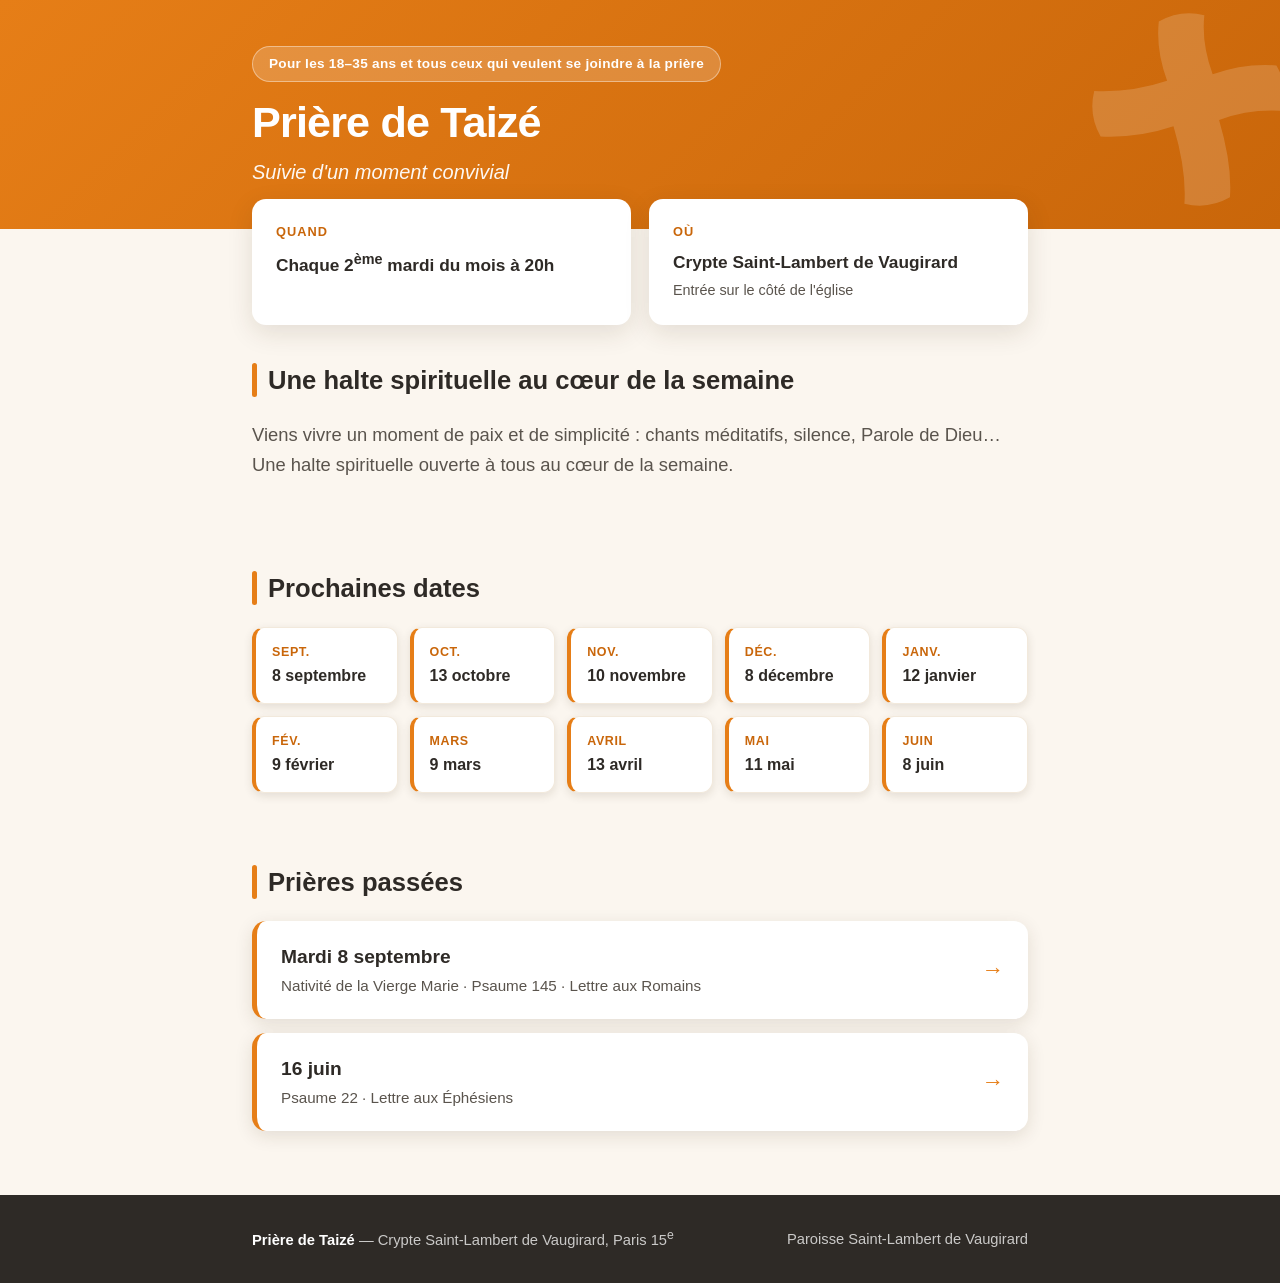
==== index.html @ 440cb951 "Site prière de Taizé — accueil + prières du 8 sept et 16 juin Co-authored-by: Copilot <223556219+Cop" ====
<!DOCTYPE html>
<html lang="fr">
<head>
<meta charset="UTF-8">
<meta name="viewport" content="width=device-width, initial-scale=1.0">
<title>Prière de Taizé – Saint-Lambert de Vaugirard</title>
<meta name="description" content="Prière de Taizé à la Crypte Saint-Lambert de Vaugirard, chaque 2ème mardi du mois à 20h. Chants méditatifs, silence, Parole de Dieu — une halte spirituelle ouverte à tous.">
<link rel="preconnect" href="https://fonts.googleapis.com">
<link rel="icon" href="data:image/svg+xml,%3Csvg xmlns='http://www.w3.org/2000/svg' viewBox='0 0 32 32'%3E%3Cpath fill='%23E67E17' d='M13 3h6v9h9v6h-9v11h-6V18H4v-6h9z'/%3E%3C/svg%3E">
<link rel="stylesheet" href="assets/style.css">
</head>
<body>

<header class="site-header">
  <svg class="cross" viewBox="0 0 100 100" aria-hidden="true">
    <path fill="#fff" d="M40 8 q10 -4 20 0 q-3 12 0 26 q14 -3 28 0 q4 10 0 20 q-14 -3 -28 0 q3 20 0 34 q-10 4 -20 0 q3 -14 0 -34 q-16 3 -32 0 q-4 -10 0 -20 q16 3 32 0 q-3 -14 0 -26z"/>
  </svg>
  <div class="wrap">
    <span class="badge">Pour les 18–35 ans et tous ceux qui veulent se joindre à la prière</span>
    <h1>Prière de Taizé</h1>
    <p class="tagline">Suivie d'un moment convivial</p>
  </div>
</header>

<main class="wrap">

  <div class="info">
    <div class="card">
      <h3>Quand</h3>
      <p>Chaque 2<sup>ème</sup> mardi du mois à 20h</p>
    </div>
    <div class="card">
      <h3>Où</h3>
      <p>Crypte Saint-Lambert de Vaugirard<small>Entrée sur le côté de l'église</small></p>
    </div>
  </div>

  <section>
    <h2>Une halte spirituelle au cœur de la semaine</h2>
    <p class="lead">Viens vivre un moment de paix et de simplicité : chants méditatifs, silence,
    Parole de Dieu… Une halte spirituelle ouverte à tous au cœur de la semaine.</p>
  </section>

  <section>
    <h2>Prochaines dates</h2>
    <ul class="dates">
      <li><span>Sept.</span>8 septembre</li>
      <li><span>Oct.</span>13 octobre</li>
      <li><span>Nov.</span>10 novembre</li>
      <li><span>Déc.</span>8 décembre</li>
      <li><span>Janv.</span>12 janvier</li>
      <li><span>Fév.</span>9 février</li>
      <li><span>Mars</span>9 mars</li>
      <li><span>Avril</span>13 avril</li>
      <li><span>Mai</span>11 mai</li>
      <li><span>Juin</span>8 juin</li>
    </ul>
  </section>

  <section>
    <h2>Prières passées</h2>
    <ul class="prayer-list">
      <li>
        <a class="item" href="prieres/2025-09-08.html">
          <span>
            <strong>Mardi 8 septembre</strong>
            <span class="meta">Nativité de la Vierge Marie · Psaume 145 · Lettre aux Romains</span>
          </span>
          <span class="arrow">→</span>
        </a>
      </li>
      <li>
        <a class="item" href="prieres/2025-06-16.html">
          <span>
            <strong>16 juin</strong>
            <span class="meta">Psaume 22 · Lettre aux Éphésiens</span>
          </span>
          <span class="arrow">→</span>
        </a>
      </li>
    </ul>
  </section>

</main>

<footer class="site-footer">
  <div class="wrap">
    <span><strong>Prière de Taizé</strong> — Crypte Saint-Lambert de Vaugirard, Paris 15<sup>e</sup></span>
    <span>Paroisse Saint-Lambert de Vaugirard</span>
  </div>
</footer>

</body>
</html>
---- assets/style.css ----
:root {
  --orange: #E67E17;
  --orange-dark: #C9660A;
  --cream: #FBF6EF;
  --cream-dark: #F2E9DC;
  --ink: #2E2A26;
  --ink-soft: #5A544D;
  --shadow: rgba(60, 40, 15, 0.12);
}

* { box-sizing: border-box; }

html { scroll-behavior: smooth; }

body {
  margin: 0;
  font-family: "Segoe UI", "Helvetica Neue", Helvetica, Arial, sans-serif;
  color: var(--ink);
  background: var(--cream);
  line-height: 1.65;
  -webkit-font-smoothing: antialiased;
}

a { color: var(--orange-dark); text-decoration: none; }
a:hover { text-decoration: underline; }

.wrap {
  max-width: 820px;
  margin: 0 auto;
  padding: 0 22px;
}

/* Header */
.site-header {
  background: linear-gradient(135deg, var(--orange) 0%, var(--orange-dark) 100%);
  color: #fff;
  padding: 46px 0 40px;
  position: relative;
  overflow: hidden;
}
.site-header .wrap { position: relative; z-index: 2; }
.site-header .badge {
  display: inline-block;
  background: rgba(255,255,255,0.18);
  border: 1px solid rgba(255,255,255,0.4);
  border-radius: 30px;
  padding: 6px 16px;
  font-size: 0.85rem;
  font-weight: 600;
  letter-spacing: 0.02em;
  margin-bottom: 18px;
}
.site-header h1 {
  margin: 0;
  font-size: 2.7rem;
  font-weight: 800;
  letter-spacing: -0.02em;
  line-height: 1.05;
}
.site-header .tagline {
  margin: 10px 0 0;
  font-size: 1.25rem;
  font-style: italic;
  font-weight: 400;
  opacity: 0.95;
}
.cross {
  position: absolute;
  right: -30px;
  top: 50%;
  transform: translateY(-50%) rotate(-8deg);
  width: 230px;
  height: 230px;
  opacity: 0.16;
  z-index: 1;
}
.crumb {
  font-size: 0.9rem;
  margin-bottom: 14px;
}
.crumb a { color: rgba(255,255,255,0.9); }

/* Info cards */
.info {
  display: grid;
  grid-template-columns: 1fr 1fr;
  gap: 18px;
  margin: -30px 0 0;
  position: relative;
  z-index: 3;
}
.card {
  background: #fff;
  border-radius: 14px;
  padding: 22px 24px;
  box-shadow: 0 8px 26px var(--shadow);
}
.card h3 {
  margin: 0 0 6px;
  font-size: 0.8rem;
  text-transform: uppercase;
  letter-spacing: 0.08em;
  color: var(--orange-dark);
}
.card p { margin: 0; font-size: 1.08rem; font-weight: 600; }
.card p small { display: block; font-weight: 400; color: var(--ink-soft); font-size: 0.9rem; margin-top: 3px; }

section { padding: 34px 0; }
section h2 {
  font-size: 1.6rem;
  margin: 0 0 18px;
  color: var(--ink);
  position: relative;
  padding-left: 16px;
}
section h2::before {
  content: "";
  position: absolute;
  left: 0; top: 4px; bottom: 4px;
  width: 5px;
  border-radius: 3px;
  background: var(--orange);
}

.lead { font-size: 1.15rem; color: var(--ink-soft); }

/* Dates grid */
.dates {
  display: grid;
  grid-template-columns: repeat(auto-fill, minmax(140px, 1fr));
  gap: 12px;
  list-style: none;
  padding: 0; margin: 0;
}
.dates li {
  background: #fff;
  border: 1px solid var(--cream-dark);
  border-radius: 12px;
  padding: 14px 16px;
  font-weight: 600;
  box-shadow: 0 3px 10px var(--shadow);
  border-left: 4px solid var(--orange);
}
.dates li span { display: block; font-size: 0.78rem; color: var(--orange-dark); font-weight: 700; text-transform: uppercase; letter-spacing: 0.05em; }

/* Prayer list */
.prayer-list { list-style: none; padding: 0; margin: 0; display: grid; gap: 14px; }
.prayer-list a.item {
  display: flex;
  align-items: center;
  justify-content: space-between;
  gap: 14px;
  background: #fff;
  border-radius: 14px;
  padding: 20px 24px;
  box-shadow: 0 5px 18px var(--shadow);
  border-left: 5px solid var(--orange);
  transition: transform 0.15s ease, box-shadow 0.15s ease;
  text-decoration: none;
  color: var(--ink);
}
.prayer-list a.item:hover { transform: translateY(-2px); box-shadow: 0 10px 26px var(--shadow); text-decoration: none; }
.prayer-list .item strong { font-size: 1.2rem; display: block; }
.prayer-list .item .meta { color: var(--ink-soft); font-size: 0.95rem; }
.prayer-list .item .arrow { color: var(--orange); font-size: 1.4rem; flex-shrink: 0; }

/* Prayer page content */
.prayer article { margin-top: 6px; }
.step {
  background: #fff;
  border-radius: 14px;
  padding: 22px 26px;
  box-shadow: 0 4px 16px var(--shadow);
  margin-bottom: 18px;
}
.step h2 {
  margin-top: 0;
  font-size: 1.25rem;
  padding-left: 14px;
}
.step h2::before { top: 3px; bottom: 3px; }
.chant {
  display: inline-flex;
  align-items: baseline;
  gap: 10px;
  background: var(--cream);
  border-radius: 10px;
  padding: 9px 16px;
  margin: 5px 8px 5px 0;
  font-weight: 600;
}
.chant .num {
  background: var(--orange);
  color: #fff;
  border-radius: 7px;
  padding: 2px 9px;
  font-size: 0.85rem;
  font-weight: 700;
}
.chants-row { margin: 0; }
.verse { white-space: pre-line; color: var(--ink-soft); }
.verse.psalm { font-style: italic; }
.intention { margin: 0 0 14px; padding-left: 16px; border-left: 3px solid var(--cream-dark); }
.silence { text-align: center; font-style: italic; color: var(--ink-soft); letter-spacing: 0.15em; text-transform: uppercase; font-size: 0.9rem; }
.prayer-text { font-style: italic; }
.ref { color: var(--orange-dark); font-weight: 600; font-size: 0.95rem; }

.back-link { display: inline-block; margin-top: 8px; font-weight: 600; }

/* Footer */
.site-footer {
  background: var(--ink);
  color: rgba(255,255,255,0.75);
  padding: 30px 0;
  margin-top: 30px;
  font-size: 0.92rem;
}
.site-footer .wrap { display: flex; flex-wrap: wrap; gap: 8px 20px; align-items: center; justify-content: space-between; }
.site-footer strong { color: #fff; }
.site-footer a { color: var(--orange); }

@media (max-width: 620px) {
  .site-header h1 { font-size: 2.1rem; }
  .info { grid-template-columns: 1fr; }
  .cross { width: 160px; height: 160px; right: -40px; }
}
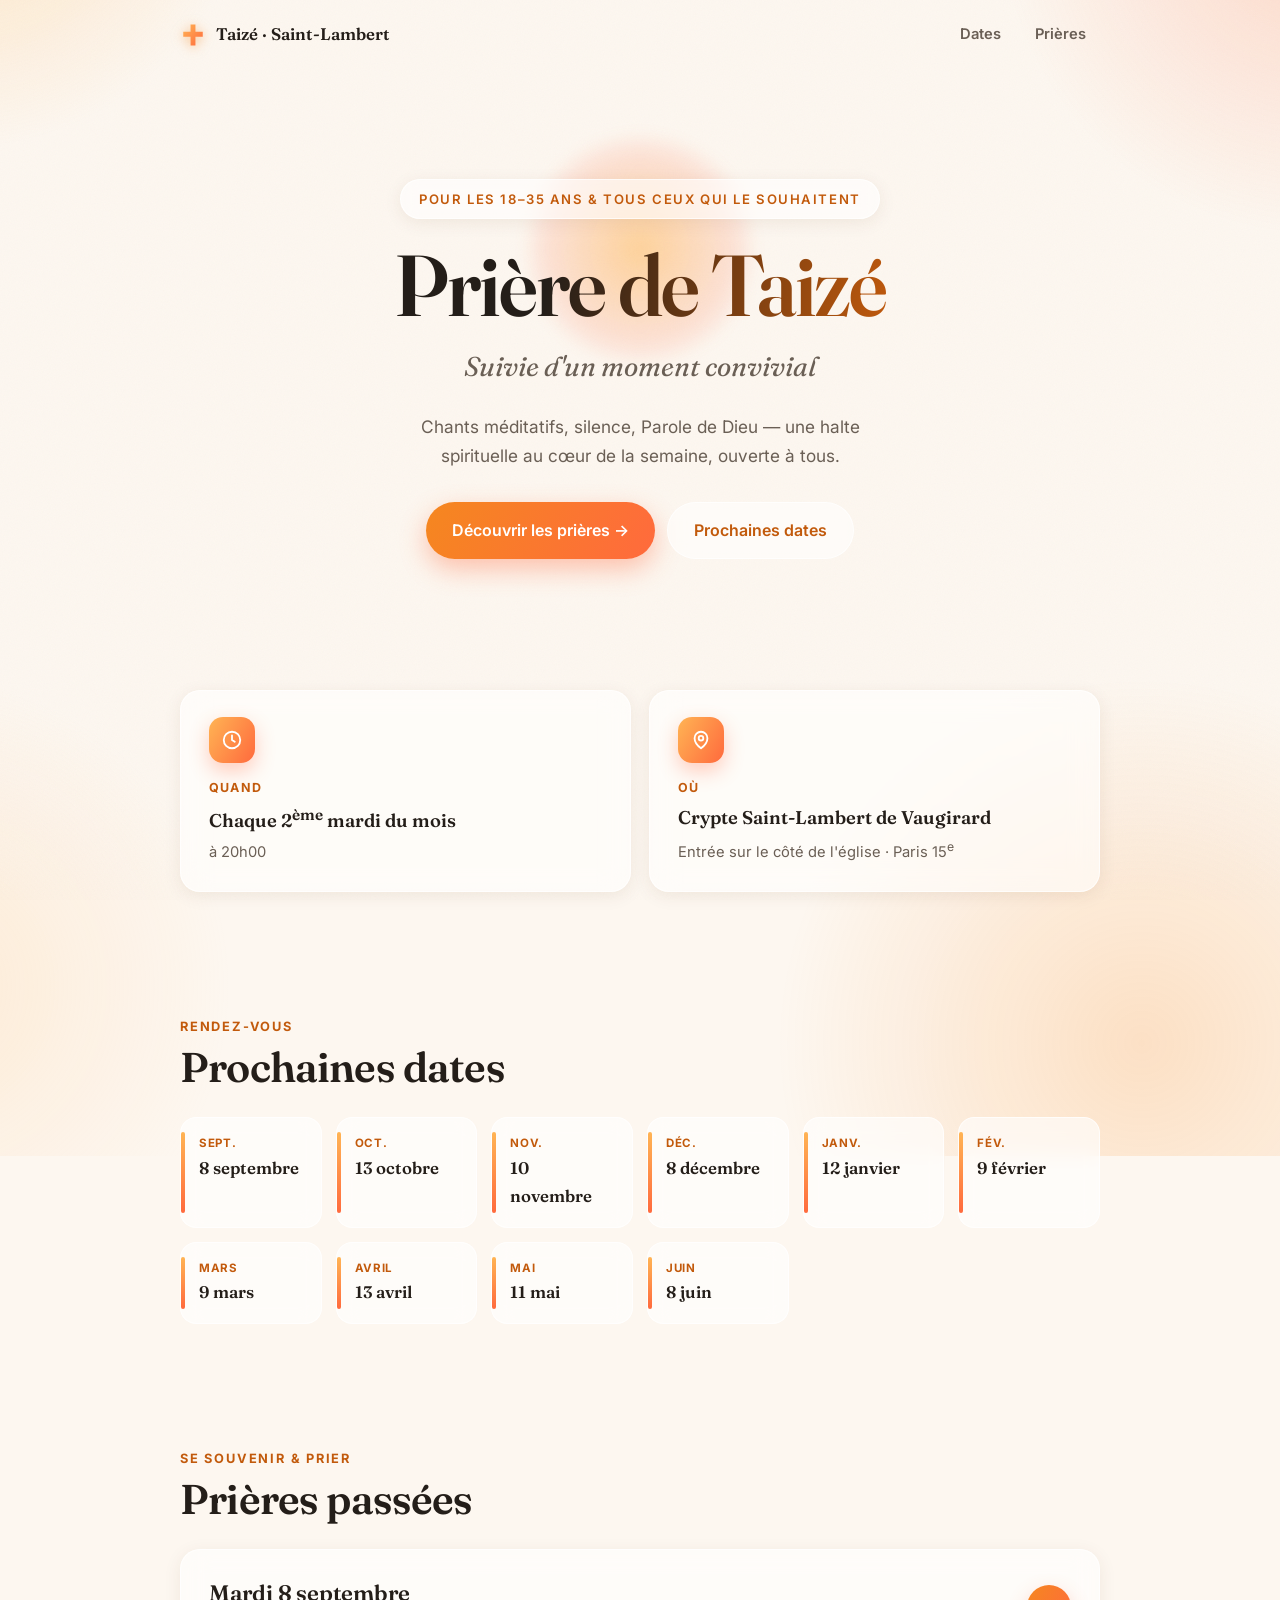
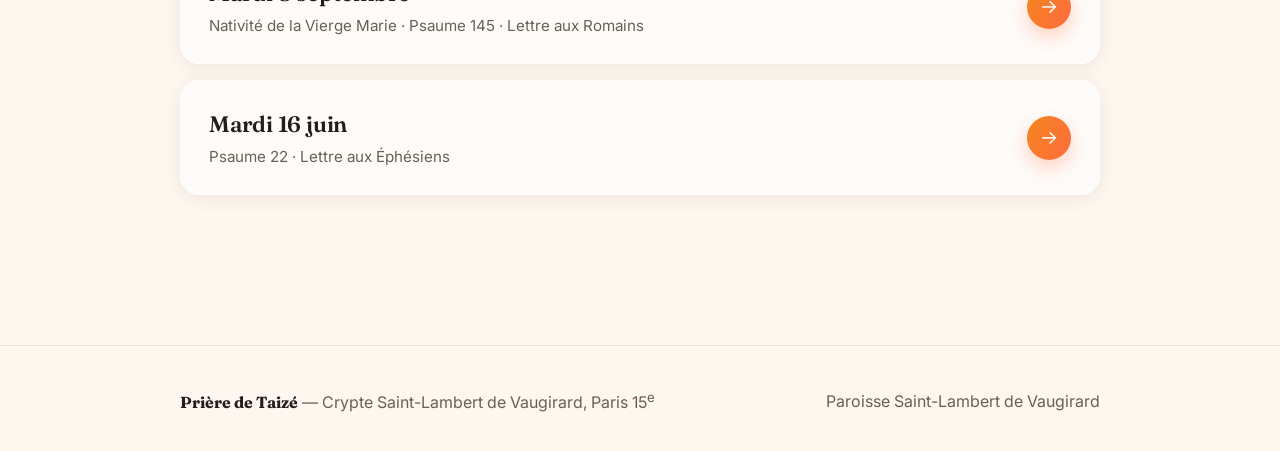
==== commit 95f8aa41: "Refonte design 2026 : glassmorphism, mesh gradients, animations au scroll - Nouvelle identité visuel" ====
--- a/index.html
+++ b/index.html
@@ -5,77 +5,99 @@
 <meta name="viewport" content="width=device-width, initial-scale=1.0">
 <title>Prière de Taizé – Saint-Lambert de Vaugirard</title>
 <meta name="description" content="Prière de Taizé à la Crypte Saint-Lambert de Vaugirard, chaque 2ème mardi du mois à 20h. Chants méditatifs, silence, Parole de Dieu — une halte spirituelle ouverte à tous.">
-<link rel="preconnect" href="https://fonts.googleapis.com">
-<link rel="icon" href="data:image/svg+xml,%3Csvg xmlns='http://www.w3.org/2000/svg' viewBox='0 0 32 32'%3E%3Cpath fill='%23E67E17' d='M13 3h6v9h9v6h-9v11h-6V18H4v-6h9z'/%3E%3C/svg%3E">
+<meta name="theme-color" content="#F5871F">
+<link rel="icon" href="data:image/svg+xml,%3Csvg xmlns='http://www.w3.org/2000/svg' viewBox='0 0 32 32'%3E%3Cpath fill='%23F5871F' d='M13 3h6v9h9v6h-9v11h-6V18H4v-6h9z'/%3E%3C/svg%3E">
 <link rel="stylesheet" href="assets/style.css">
 </head>
 <body>
 
-<header class="site-header">
-  <svg class="cross" viewBox="0 0 100 100" aria-hidden="true">
-    <path fill="#fff" d="M40 8 q10 -4 20 0 q-3 12 0 26 q14 -3 28 0 q4 10 0 20 q-14 -3 -28 0 q3 20 0 34 q-10 4 -20 0 q3 -14 0 -34 q-16 3 -32 0 q-4 -10 0 -20 q16 3 32 0 q-3 -14 0 -26z"/>
-  </svg>
+<nav class="nav" data-reveal>
+  <a class="brand" href="index.html">
+    <svg class="mark" viewBox="0 0 32 32" aria-hidden="true"><path fill="url(#g)" d="M13 3h6v9h9v6h-9v11h-6V18H4v-6h9z"/><defs><linearGradient id="g" x1="0" y1="0" x2="1" y2="1"><stop offset="0" stop-color="#FFB454"/><stop offset="1" stop-color="#FF6A3D"/></linearGradient></defs></svg>
+    Taizé · Saint-Lambert
+  </a>
+  <div class="links">
+    <a href="#dates">Dates</a>
+    <a href="#prieres">Prières</a>
+  </div>
+</nav>
+
+<header class="hero">
+  <div class="halo" aria-hidden="true"></div>
   <div class="wrap">
-    <span class="badge">Pour les 18–35 ans et tous ceux qui veulent se joindre à la prière</span>
-    <h1>Prière de Taizé</h1>
-    <p class="tagline">Suivie d'un moment convivial</p>
+    <span class="eyebrow" data-reveal>Pour les 18–35 ans &amp; tous ceux qui le souhaitent</span>
+    <h1 data-reveal style="--d:80ms">Prière de Taizé</h1>
+    <p class="tagline" data-reveal style="--d:160ms">Suivie d'un moment convivial</p>
+    <p class="sub" data-reveal style="--d:240ms">Chants méditatifs, silence, Parole de Dieu&nbsp;— une halte spirituelle au cœur de la semaine, ouverte à tous.</p>
+    <div class="hero-cta" data-reveal style="--d:320ms">
+      <a class="btn btn-primary" href="#prieres">Découvrir les prières →</a>
+      <a class="btn btn-ghost" href="#dates">Prochaines dates</a>
+    </div>
   </div>
 </header>
 
 <main class="wrap">
 
-  <div class="info">
-    <div class="card">
-      <h3>Quand</h3>
-      <p>Chaque 2<sup>ème</sup> mardi du mois à 20h</p>
+  <section>
+    <div class="info">
+      <div class="card glass" data-reveal>
+        <div class="ic" aria-hidden="true">
+          <svg width="22" height="22" viewBox="0 0 24 24" fill="none" stroke="currentColor" stroke-width="2" stroke-linecap="round" stroke-linejoin="round"><circle cx="12" cy="12" r="9"/><path d="M12 7v5l3 2"/></svg>
+        </div>
+        <h3>Quand</h3>
+        <p>Chaque 2<sup>ème</sup> mardi du mois<small>à 20h00</small></p>
+      </div>
+      <div class="card glass" data-reveal style="--d:90ms">
+        <div class="ic" aria-hidden="true">
+          <svg width="22" height="22" viewBox="0 0 24 24" fill="none" stroke="currentColor" stroke-width="2" stroke-linecap="round" stroke-linejoin="round"><path d="M12 21s-7-5.2-7-11a7 7 0 0 1 14 0c0 5.8-7 11-7 11z"/><circle cx="12" cy="10" r="2.5"/></svg>
+        </div>
+        <h3>Où</h3>
+        <p>Crypte Saint-Lambert de Vaugirard<small>Entrée sur le côté de l'église · Paris 15<sup>e</sup></small></p>
+      </div>
     </div>
-    <div class="card">
-      <h3>Où</h3>
-      <p>Crypte Saint-Lambert de Vaugirard<small>Entrée sur le côté de l'église</small></p>
-    </div>
-  </div>
-
-  <section>
-    <h2>Une halte spirituelle au cœur de la semaine</h2>
-    <p class="lead">Viens vivre un moment de paix et de simplicité : chants méditatifs, silence,
-    Parole de Dieu… Une halte spirituelle ouverte à tous au cœur de la semaine.</p>
   </section>
 
-  <section>
-    <h2>Prochaines dates</h2>
+  <section id="dates">
+    <div class="section-head" data-reveal>
+      <span class="kicker">Rendez-vous</span>
+      <h2>Prochaines dates</h2>
+    </div>
     <ul class="dates">
-      <li><span>Sept.</span>8 septembre</li>
-      <li><span>Oct.</span>13 octobre</li>
-      <li><span>Nov.</span>10 novembre</li>
-      <li><span>Déc.</span>8 décembre</li>
-      <li><span>Janv.</span>12 janvier</li>
-      <li><span>Fév.</span>9 février</li>
-      <li><span>Mars</span>9 mars</li>
-      <li><span>Avril</span>13 avril</li>
-      <li><span>Mai</span>11 mai</li>
-      <li><span>Juin</span>8 juin</li>
+      <li data-reveal><span>Sept.</span>8 septembre</li>
+      <li data-reveal style="--d:60ms"><span>Oct.</span>13 octobre</li>
+      <li data-reveal style="--d:120ms"><span>Nov.</span>10 novembre</li>
+      <li data-reveal style="--d:180ms"><span>Déc.</span>8 décembre</li>
+      <li data-reveal style="--d:240ms"><span>Janv.</span>12 janvier</li>
+      <li data-reveal style="--d:300ms"><span>Fév.</span>9 février</li>
+      <li data-reveal><span>Mars</span>9 mars</li>
+      <li data-reveal style="--d:60ms"><span>Avril</span>13 avril</li>
+      <li data-reveal style="--d:120ms"><span>Mai</span>11 mai</li>
+      <li data-reveal style="--d:180ms"><span>Juin</span>8 juin</li>
     </ul>
   </section>
 
-  <section>
-    <h2>Prières passées</h2>
+  <section id="prieres">
+    <div class="section-head" data-reveal>
+      <span class="kicker">Se souvenir &amp; prier</span>
+      <h2>Prières passées</h2>
+    </div>
     <ul class="prayer-list">
-      <li>
+      <li data-reveal>
         <a class="item" href="prieres/2025-09-08.html">
-          <span>
+          <span class="txt">
             <strong>Mardi 8 septembre</strong>
             <span class="meta">Nativité de la Vierge Marie · Psaume 145 · Lettre aux Romains</span>
           </span>
-          <span class="arrow">→</span>
+          <span class="arrow" aria-hidden="true">→</span>
         </a>
       </li>
-      <li>
+      <li data-reveal style="--d:90ms">
         <a class="item" href="prieres/2025-06-16.html">
-          <span>
-            <strong>16 juin</strong>
+          <span class="txt">
+            <strong>Mardi 16 juin</strong>
             <span class="meta">Psaume 22 · Lettre aux Éphésiens</span>
           </span>
-          <span class="arrow">→</span>
+          <span class="arrow" aria-hidden="true">→</span>
         </a>
       </li>
     </ul>
@@ -90,5 +112,6 @@
   </div>
 </footer>
 
+<script src="assets/app.js"></script>
 </body>
 </html>
--- a/assets/style.css
+++ b/assets/style.css
@@ -1,226 +1,429 @@
+/* =========================================================
+   Prière de Taizé — Saint-Lambert de Vaugirard
+   Design 2026 : warm glassmorphism, mesh gradients, motion
+   ========================================================= */
+
+@import url('https://fonts.googleapis.com/css2?family=Fraunces:opsz,wght@9..144,400;9..144,500;9..144,600;9..144,700&family=Inter:wght@400;500;600;700&display=swap');
+
 :root {
-  --orange: #E67E17;
-  --orange-dark: #C9660A;
-  --cream: #FBF6EF;
-  --cream-dark: #F2E9DC;
-  --ink: #2E2A26;
-  --ink-soft: #5A544D;
-  --shadow: rgba(60, 40, 15, 0.12);
+  --orange: #F5871F;
+  --orange-2: #FF6A3D;
+  --amber: #FFB454;
+  --orange-dark: #C25A0C;
+  --cream: #FDF7F0;
+  --cream-2: #F6ECDF;
+  --ink: #241E19;
+  --ink-soft: #6A5F55;
+  --line: rgba(120, 90, 55, 0.14);
+  --glass: rgba(255, 255, 255, 0.62);
+  --glass-brd: rgba(255, 255, 255, 0.7);
+  --shadow-sm: 0 4px 18px rgba(90, 55, 15, 0.08);
+  --shadow-md: 0 14px 44px rgba(90, 55, 15, 0.14);
+  --shadow-lg: 0 30px 80px rgba(90, 55, 15, 0.20);
+  --radius: 20px;
+  --radius-lg: 30px;
+  --ease: cubic-bezier(0.22, 1, 0.36, 1);
 }
 
 * { box-sizing: border-box; }
 
-html { scroll-behavior: smooth; }
+html { scroll-behavior: smooth; -webkit-text-size-adjust: 100%; }
 
 body {
   margin: 0;
-  font-family: "Segoe UI", "Helvetica Neue", Helvetica, Arial, sans-serif;
+  font-family: "Inter", system-ui, -apple-system, "Segoe UI", sans-serif;
   color: var(--ink);
   background: var(--cream);
-  line-height: 1.65;
+  line-height: 1.7;
+  overflow-x: hidden;
   -webkit-font-smoothing: antialiased;
 }
 
+/* Animated warm mesh background */
+body::before {
+  content: "";
+  position: fixed;
+  inset: -20vmax;
+  z-index: -2;
+  background:
+    radial-gradient(38vmax 38vmax at 12% 8%, rgba(255, 180, 84, 0.30), transparent 60%),
+    radial-gradient(42vmax 42vmax at 88% 12%, rgba(255, 106, 61, 0.22), transparent 60%),
+    radial-gradient(46vmax 46vmax at 78% 92%, rgba(245, 135, 31, 0.20), transparent 62%),
+    radial-gradient(40vmax 40vmax at 10% 88%, rgba(255, 205, 150, 0.28), transparent 60%);
+  filter: saturate(1.05);
+  animation: drift 26s ease-in-out infinite alternate;
+}
+body::after {
+  content: "";
+  position: fixed;
+  inset: 0;
+  z-index: -1;
+  pointer-events: none;
+  background-image: url("data:image/svg+xml,%3Csvg xmlns='http://www.w3.org/2000/svg' width='140' height='140'%3E%3Cfilter id='n'%3E%3CfeTurbulence type='fractalNoise' baseFrequency='0.85' numOctaves='2'/%3E%3C/filter%3E%3Crect width='100%25' height='100%25' filter='url(%23n)' opacity='0.035'/%3E%3C/svg%3E");
+}
+
+@keyframes drift {
+  0%   { transform: translate3d(0,0,0) scale(1); }
+  50%  { transform: translate3d(-2%, 1.5%, 0) scale(1.05); }
+  100% { transform: translate3d(2%, -1.5%, 0) scale(1.02); }
+}
+
 a { color: var(--orange-dark); text-decoration: none; }
-a:hover { text-decoration: underline; }
-
-.wrap {
-  max-width: 820px;
-  margin: 0 auto;
-  padding: 0 22px;
-}
-
-/* Header */
-.site-header {
-  background: linear-gradient(135deg, var(--orange) 0%, var(--orange-dark) 100%);
-  color: #fff;
-  padding: 46px 0 40px;
-  position: relative;
-  overflow: hidden;
-}
-.site-header .wrap { position: relative; z-index: 2; }
-.site-header .badge {
-  display: inline-block;
-  background: rgba(255,255,255,0.18);
-  border: 1px solid rgba(255,255,255,0.4);
-  border-radius: 30px;
-  padding: 6px 16px;
-  font-size: 0.85rem;
-  font-weight: 600;
-  letter-spacing: 0.02em;
-  margin-bottom: 18px;
-}
-.site-header h1 {
-  margin: 0;
-  font-size: 2.7rem;
-  font-weight: 800;
-  letter-spacing: -0.02em;
-  line-height: 1.05;
-}
-.site-header .tagline {
-  margin: 10px 0 0;
-  font-size: 1.25rem;
-  font-style: italic;
-  font-weight: 400;
-  opacity: 0.95;
-}
-.cross {
-  position: absolute;
-  right: -30px;
-  top: 50%;
-  transform: translateY(-50%) rotate(-8deg);
-  width: 230px;
-  height: 230px;
-  opacity: 0.16;
-  z-index: 1;
-}
-.crumb {
-  font-size: 0.9rem;
-  margin-bottom: 14px;
-}
-.crumb a { color: rgba(255,255,255,0.9); }
-
-/* Info cards */
-.info {
-  display: grid;
-  grid-template-columns: 1fr 1fr;
-  gap: 18px;
-  margin: -30px 0 0;
-  position: relative;
-  z-index: 3;
-}
-.card {
-  background: #fff;
-  border-radius: 14px;
-  padding: 22px 24px;
-  box-shadow: 0 8px 26px var(--shadow);
-}
-.card h3 {
-  margin: 0 0 6px;
-  font-size: 0.8rem;
-  text-transform: uppercase;
-  letter-spacing: 0.08em;
-  color: var(--orange-dark);
-}
-.card p { margin: 0; font-size: 1.08rem; font-weight: 600; }
-.card p small { display: block; font-weight: 400; color: var(--ink-soft); font-size: 0.9rem; margin-top: 3px; }
-
-section { padding: 34px 0; }
-section h2 {
-  font-size: 1.6rem;
-  margin: 0 0 18px;
-  color: var(--ink);
-  position: relative;
-  padding-left: 16px;
-}
-section h2::before {
-  content: "";
-  position: absolute;
-  left: 0; top: 4px; bottom: 4px;
-  width: 5px;
-  border-radius: 3px;
-  background: var(--orange);
-}
-
-.lead { font-size: 1.15rem; color: var(--ink-soft); }
-
-/* Dates grid */
-.dates {
-  display: grid;
-  grid-template-columns: repeat(auto-fill, minmax(140px, 1fr));
-  gap: 12px;
-  list-style: none;
-  padding: 0; margin: 0;
-}
-.dates li {
-  background: #fff;
-  border: 1px solid var(--cream-dark);
-  border-radius: 12px;
-  padding: 14px 16px;
-  font-weight: 600;
-  box-shadow: 0 3px 10px var(--shadow);
-  border-left: 4px solid var(--orange);
-}
-.dates li span { display: block; font-size: 0.78rem; color: var(--orange-dark); font-weight: 700; text-transform: uppercase; letter-spacing: 0.05em; }
-
-/* Prayer list */
-.prayer-list { list-style: none; padding: 0; margin: 0; display: grid; gap: 14px; }
-.prayer-list a.item {
+a:hover { text-decoration: none; }
+
+.wrap { width: min(920px, 92vw); margin-inline: auto; }
+
+/* ---------- Top nav ---------- */
+.nav {
+  position: sticky;
+  top: 0;
+  z-index: 50;
   display: flex;
   align-items: center;
   justify-content: space-between;
-  gap: 14px;
-  background: #fff;
+  gap: 16px;
+  padding: 14px 0;
+  width: min(920px, 92vw);
+  margin-inline: auto;
+}
+.nav .brand {
+  display: inline-flex;
+  align-items: center;
+  gap: 10px;
+  font-family: "Fraunces", serif;
+  font-weight: 600;
+  font-size: 1.05rem;
+  color: var(--ink);
+}
+.nav .brand .mark { width: 26px; height: 26px; filter: drop-shadow(0 2px 6px rgba(245,135,31,.5)); }
+.nav .links { display: flex; gap: 6px; }
+.nav .links a {
+  font-size: .92rem;
+  font-weight: 600;
+  color: var(--ink-soft);
+  padding: 8px 14px;
+  border-radius: 999px;
+  transition: color .25s var(--ease), background .25s var(--ease);
+}
+.nav .links a:hover { color: var(--orange-dark); background: rgba(255,255,255,0.6); }
+
+/* ---------- Hero ---------- */
+.hero {
+  position: relative;
+  padding: clamp(48px, 9vw, 110px) 0 clamp(40px, 6vw, 70px);
+  text-align: center;
+}
+.hero .eyebrow {
+  display: inline-block;
+  font-size: .82rem;
+  font-weight: 600;
+  letter-spacing: .12em;
+  text-transform: uppercase;
+  color: var(--orange-dark);
+  background: rgba(255,255,255,0.6);
+  border: 1px solid var(--glass-brd);
+  border-radius: 999px;
+  padding: 8px 18px;
+  backdrop-filter: blur(8px);
+  box-shadow: var(--shadow-sm);
+}
+.hero h1 {
+  font-family: "Fraunces", serif;
+  font-weight: 600;
+  font-size: clamp(2.6rem, 8vw, 5.4rem);
+  line-height: 1.02;
+  letter-spacing: -0.02em;
+  margin: 22px 0 0;
+  background: linear-gradient(100deg, var(--ink) 0%, var(--ink) 40%, var(--orange-dark) 78%, var(--orange-2) 100%);
+  -webkit-background-clip: text;
+  background-clip: text;
+  color: transparent;
+}
+.hero .tagline {
+  font-family: "Fraunces", serif;
+  font-style: italic;
+  font-size: clamp(1.15rem, 3vw, 1.7rem);
+  color: var(--ink-soft);
+  margin: 14px 0 0;
+}
+.hero .sub {
+  max-width: 44ch;
+  margin: 22px auto 0;
+  color: var(--ink-soft);
+  font-size: 1.08rem;
+}
+.hero-cta {
+  display: inline-flex;
+  gap: 12px;
+  flex-wrap: wrap;
+  justify-content: center;
+  margin-top: 32px;
+}
+
+/* Animated flame / halo behind hero */
+.halo {
+  position: absolute;
+  left: 50%;
+  top: clamp(20px, 5vw, 60px);
+  transform: translateX(-50%);
+  width: clamp(140px, 22vw, 240px);
+  aspect-ratio: 1;
+  border-radius: 50%;
+  background: radial-gradient(circle, rgba(255,180,84,.55), rgba(255,106,61,.15) 55%, transparent 70%);
+  filter: blur(6px);
+  z-index: -1;
+  animation: pulse 4.5s ease-in-out infinite;
+}
+@keyframes pulse {
+  0%, 100% { opacity: .7; transform: translateX(-50%) scale(1); }
+  50%      { opacity: 1;  transform: translateX(-50%) scale(1.08); }
+}
+
+/* Buttons */
+.btn {
+  display: inline-flex;
+  align-items: center;
+  gap: 8px;
+  font-weight: 600;
+  font-size: 1rem;
+  padding: 14px 26px;
+  border-radius: 999px;
+  transition: transform .25s var(--ease), box-shadow .25s var(--ease), background .25s var(--ease);
+  will-change: transform;
+}
+.btn-primary {
+  color: #fff;
+  background: linear-gradient(120deg, var(--orange) 0%, var(--orange-2) 100%);
+  box-shadow: 0 10px 26px rgba(255, 106, 61, 0.38);
+}
+.btn-primary:hover { transform: translateY(-3px); box-shadow: 0 16px 36px rgba(255, 106, 61, 0.48); }
+.btn-ghost {
+  color: var(--orange-dark);
+  background: rgba(255,255,255,0.55);
+  border: 1px solid var(--glass-brd);
+  backdrop-filter: blur(8px);
+}
+.btn-ghost:hover { transform: translateY(-3px); box-shadow: var(--shadow-md); }
+
+/* ---------- Sections ---------- */
+main { padding-bottom: 40px; }
+section { padding: clamp(34px, 6vw, 60px) 0; }
+.section-head { margin-bottom: 26px; }
+.section-head .kicker {
+  font-size: .8rem;
+  font-weight: 700;
+  letter-spacing: .14em;
+  text-transform: uppercase;
+  color: var(--orange-dark);
+}
+.section-head h2 {
+  font-family: "Fraunces", serif;
+  font-weight: 600;
+  font-size: clamp(1.7rem, 4.5vw, 2.6rem);
+  line-height: 1.1;
+  letter-spacing: -0.02em;
+  margin: 6px 0 0;
+}
+
+/* Glass card base */
+.glass {
+  background: var(--glass);
+  border: 1px solid var(--glass-brd);
+  border-radius: var(--radius);
+  backdrop-filter: blur(14px) saturate(1.2);
+  -webkit-backdrop-filter: blur(14px) saturate(1.2);
+  box-shadow: var(--shadow-sm);
+}
+
+/* Info cards */
+.info { display: grid; grid-template-columns: 1fr 1fr; gap: 18px; }
+.info .card {
+  padding: 26px 28px;
+  border-radius: var(--radius);
+  position: relative;
+  overflow: hidden;
+  transition: transform .3s var(--ease), box-shadow .3s var(--ease);
+}
+.info .card:hover { transform: translateY(-4px); box-shadow: var(--shadow-md); }
+.info .card .ic {
+  width: 46px; height: 46px;
+  display: grid; place-items: center;
   border-radius: 14px;
-  padding: 20px 24px;
-  box-shadow: 0 5px 18px var(--shadow);
-  border-left: 5px solid var(--orange);
-  transition: transform 0.15s ease, box-shadow 0.15s ease;
-  text-decoration: none;
+  background: linear-gradient(120deg, var(--amber), var(--orange-2));
+  color: #fff;
+  margin-bottom: 14px;
+  box-shadow: 0 8px 20px rgba(255,106,61,.32);
+}
+.info .card h3 { margin: 0 0 4px; font-size: .78rem; text-transform: uppercase; letter-spacing: .1em; color: var(--orange-dark); }
+.info .card p { margin: 0; font-size: 1.15rem; font-weight: 600; font-family: "Fraunces", serif; }
+.info .card p small { display: block; font-weight: 400; font-family: "Inter", sans-serif; color: var(--ink-soft); font-size: .92rem; margin-top: 4px; }
+
+/* Dates */
+.dates { display: grid; grid-template-columns: repeat(auto-fill, minmax(130px, 1fr)); gap: 14px; list-style: none; padding: 0; margin: 0; }
+.dates li {
+  padding: 16px 18px;
+  border-radius: 16px;
+  font-family: "Fraunces", serif;
+  font-weight: 600;
+  font-size: 1.05rem;
+  position: relative;
+  transition: transform .28s var(--ease), box-shadow .28s var(--ease), border-color .28s var(--ease);
+  border: 1px solid var(--glass-brd);
+  background: var(--glass);
+  backdrop-filter: blur(10px);
+}
+.dates li::before {
+  content: "";
+  position: absolute; left: 0; top: 14px; bottom: 14px; width: 4px;
+  border-radius: 4px;
+  background: linear-gradient(var(--amber), var(--orange-2));
+}
+.dates li span { display: block; font-family: "Inter"; font-size: .72rem; font-weight: 700; letter-spacing: .06em; text-transform: uppercase; color: var(--orange-dark); }
+.dates li:hover { transform: translateY(-4px) scale(1.02); box-shadow: var(--shadow-md); }
+
+/* Prayer list */
+.prayer-list { list-style: none; padding: 0; margin: 0; display: grid; gap: 16px; }
+.prayer-list a.item {
+  display: flex; align-items: center; justify-content: space-between; gap: 16px;
+  padding: 24px 28px;
+  border-radius: var(--radius);
   color: var(--ink);
-}
-.prayer-list a.item:hover { transform: translateY(-2px); box-shadow: 0 10px 26px var(--shadow); text-decoration: none; }
-.prayer-list .item strong { font-size: 1.2rem; display: block; }
-.prayer-list .item .meta { color: var(--ink-soft); font-size: 0.95rem; }
-.prayer-list .item .arrow { color: var(--orange); font-size: 1.4rem; flex-shrink: 0; }
-
-/* Prayer page content */
-.prayer article { margin-top: 6px; }
+  position: relative;
+  overflow: hidden;
+  border: 1px solid var(--glass-brd);
+  background: var(--glass);
+  backdrop-filter: blur(14px);
+  box-shadow: var(--shadow-sm);
+  transition: transform .3s var(--ease), box-shadow .3s var(--ease);
+}
+.prayer-list a.item::after {
+  content: "";
+  position: absolute; inset: 0;
+  background: linear-gradient(120deg, rgba(255,180,84,.14), rgba(255,106,61,.10));
+  opacity: 0;
+  transition: opacity .3s var(--ease);
+}
+.prayer-list a.item:hover { transform: translateY(-4px); box-shadow: var(--shadow-md); }
+.prayer-list a.item:hover::after { opacity: 1; }
+.prayer-list .item .txt { position: relative; z-index: 1; }
+.prayer-list .item strong { font-family: "Fraunces", serif; font-size: 1.4rem; font-weight: 600; display: block; letter-spacing: -.01em; }
+.prayer-list .item .meta { color: var(--ink-soft); font-size: .95rem; }
+.prayer-list .item .arrow {
+  position: relative; z-index: 1;
+  flex-shrink: 0;
+  width: 44px; height: 44px;
+  display: grid; place-items: center;
+  border-radius: 50%;
+  background: linear-gradient(120deg, var(--orange), var(--orange-2));
+  color: #fff;
+  font-size: 1.2rem;
+  box-shadow: 0 8px 20px rgba(255,106,61,.3);
+  transition: transform .3s var(--ease);
+}
+.prayer-list a.item:hover .arrow { transform: translateX(4px) rotate(0deg); }
+
+/* ---------- Prayer detail page ---------- */
+.prayer-hero { padding: clamp(40px, 7vw, 84px) 0 clamp(18px, 3vw, 34px); text-align: center; position: relative; }
+.prayer-hero .date-pill {
+  display: inline-block;
+  font-weight: 600; font-size: .85rem; letter-spacing: .04em;
+  color: var(--orange-dark);
+  background: rgba(255,255,255,0.6);
+  border: 1px solid var(--glass-brd);
+  border-radius: 999px; padding: 7px 18px;
+  backdrop-filter: blur(8px);
+}
+.prayer-hero h1 {
+  font-family: "Fraunces", serif; font-weight: 600;
+  font-size: clamp(2rem, 6vw, 3.6rem); line-height: 1.05; letter-spacing: -.02em;
+  margin: 18px 0 0;
+}
+.prayer-hero .sub { font-family: "Fraunces", serif; font-style: italic; color: var(--ink-soft); font-size: clamp(1rem,2.6vw,1.4rem); margin: 12px 0 0; }
+
+.timeline { position: relative; margin-top: 20px; }
 .step {
-  background: #fff;
-  border-radius: 14px;
-  padding: 22px 26px;
-  box-shadow: 0 4px 16px var(--shadow);
-  margin-bottom: 18px;
-}
-.step h2 {
-  margin-top: 0;
-  font-size: 1.25rem;
-  padding-left: 14px;
-}
-.step h2::before { top: 3px; bottom: 3px; }
+  padding: 26px 30px;
+  border-radius: var(--radius);
+  margin-bottom: 20px;
+  position: relative;
+  border: 1px solid var(--glass-brd);
+  background: var(--glass);
+  backdrop-filter: blur(14px);
+  box-shadow: var(--shadow-sm);
+  transition: transform .3s var(--ease), box-shadow .3s var(--ease);
+}
+.step:hover { box-shadow: var(--shadow-md); }
+.step > h2 {
+  font-family: "Fraunces", serif; font-weight: 600;
+  font-size: 1.3rem; margin: 0 0 12px;
+  display: flex; align-items: center; gap: 12px; flex-wrap: wrap;
+}
+.step > h2 .dot {
+  width: 30px; height: 30px; flex: none;
+  display: grid; place-items: center;
+  border-radius: 10px;
+  background: linear-gradient(120deg, var(--amber), var(--orange-2));
+  color: #fff; font-size: .9rem;
+  box-shadow: 0 6px 16px rgba(255,106,61,.3);
+}
+
+.chants-row { margin: 0; display: flex; flex-wrap: wrap; gap: 10px; }
 .chant {
-  display: inline-flex;
-  align-items: baseline;
-  gap: 10px;
-  background: var(--cream);
-  border-radius: 10px;
-  padding: 9px 16px;
-  margin: 5px 8px 5px 0;
-  font-weight: 600;
-}
+  display: inline-flex; align-items: center; gap: 10px;
+  background: rgba(255,255,255,0.55);
+  border: 1px solid var(--glass-brd);
+  border-radius: 12px; padding: 9px 16px;
+  font-weight: 600;
+  transition: transform .25s var(--ease), box-shadow .25s var(--ease);
+}
+.chant:hover { transform: translateY(-2px); box-shadow: var(--shadow-sm); }
 .chant .num {
-  background: var(--orange);
-  color: #fff;
-  border-radius: 7px;
-  padding: 2px 9px;
-  font-size: 0.85rem;
-  font-weight: 700;
-}
-.chants-row { margin: 0; }
-.verse { white-space: pre-line; color: var(--ink-soft); }
+  background: linear-gradient(120deg, var(--orange), var(--orange-2));
+  color: #fff; border-radius: 8px; padding: 2px 10px; font-size: .82rem; font-weight: 700;
+}
+.verse { white-space: pre-line; color: var(--ink-soft); margin: 0; }
 .verse.psalm { font-style: italic; }
-.intention { margin: 0 0 14px; padding-left: 16px; border-left: 3px solid var(--cream-dark); }
-.silence { text-align: center; font-style: italic; color: var(--ink-soft); letter-spacing: 0.15em; text-transform: uppercase; font-size: 0.9rem; }
-.prayer-text { font-style: italic; }
-.ref { color: var(--orange-dark); font-weight: 600; font-size: 0.95rem; }
-
-.back-link { display: inline-block; margin-top: 8px; font-weight: 600; }
-
-/* Footer */
+.ref { color: var(--orange-dark); font-weight: 600; font-size: .95rem; margin: 0 0 10px; }
+.intention { margin: 0 0 16px; padding-left: 18px; border-left: 3px solid; border-image: linear-gradient(var(--amber), var(--orange-2)) 1; }
+.intention:last-child { margin-bottom: 0; }
+.silence { text-align: center; font-family: "Fraunces", serif; font-style: italic; letter-spacing: .3em; text-transform: uppercase; font-size: .9rem; color: var(--ink-soft); margin: 6px 0; }
+.prayer-text { font-family: "Fraunces", serif; font-style: italic; font-size: 1.12rem; margin: 0; }
+
+.back-link {
+  display: inline-flex; align-items: center; gap: 8px;
+  margin-top: 10px; font-weight: 600;
+  padding: 12px 22px; border-radius: 999px;
+  background: rgba(255,255,255,0.55); border: 1px solid var(--glass-brd);
+  transition: transform .25s var(--ease), box-shadow .25s var(--ease);
+}
+.back-link:hover { transform: translateX(-3px); box-shadow: var(--shadow-sm); }
+
+/* ---------- Footer ---------- */
 .site-footer {
-  background: var(--ink);
-  color: rgba(255,255,255,0.75);
-  padding: 30px 0;
-  margin-top: 30px;
-  font-size: 0.92rem;
-}
-.site-footer .wrap { display: flex; flex-wrap: wrap; gap: 8px 20px; align-items: center; justify-content: space-between; }
-.site-footer strong { color: #fff; }
-.site-footer a { color: var(--orange); }
-
-@media (max-width: 620px) {
-  .site-header h1 { font-size: 2.1rem; }
+  margin-top: 50px;
+  padding: 40px 0 34px;
+  color: var(--ink-soft);
+  border-top: 1px solid var(--line);
+}
+.site-footer .wrap { display: flex; flex-wrap: wrap; gap: 10px 24px; align-items: center; justify-content: space-between; }
+.site-footer strong { color: var(--ink); font-family: "Fraunces", serif; }
+
+/* ---------- Scroll reveal ---------- */
+[data-reveal] {
+  opacity: 0;
+  transform: translateY(26px);
+  transition: opacity .7s var(--ease), transform .7s var(--ease);
+  transition-delay: var(--d, 0ms);
+}
+[data-reveal].in { opacity: 1; transform: none; }
+
+@media (prefers-reduced-motion: reduce) {
+  *, body::before { animation: none !important; transition: none !important; }
+  [data-reveal] { opacity: 1; transform: none; }
+}
+
+@media (max-width: 640px) {
   .info { grid-template-columns: 1fr; }
-  .cross { width: 160px; height: 160px; right: -40px; }
-}
+  .nav .links a { padding: 8px 10px; }
+  .prayer-list .item strong { font-size: 1.2rem; }
+}
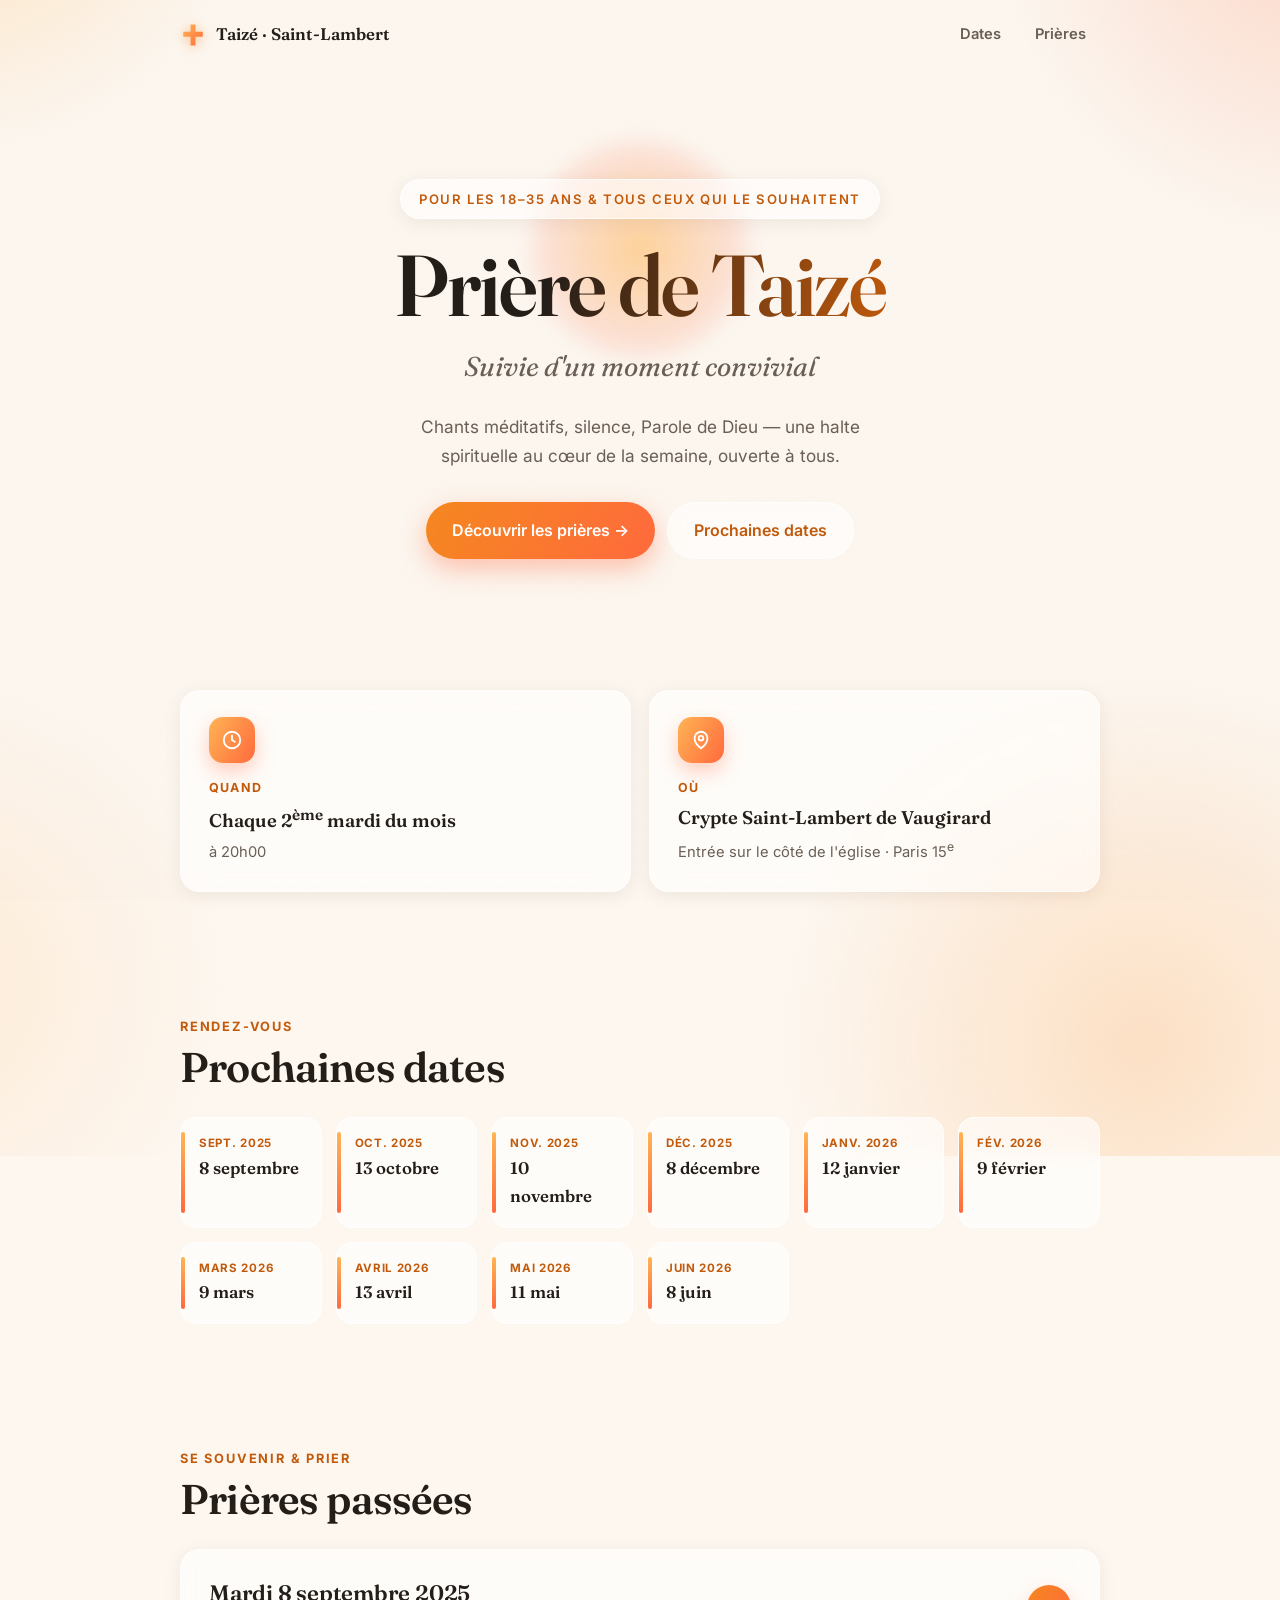
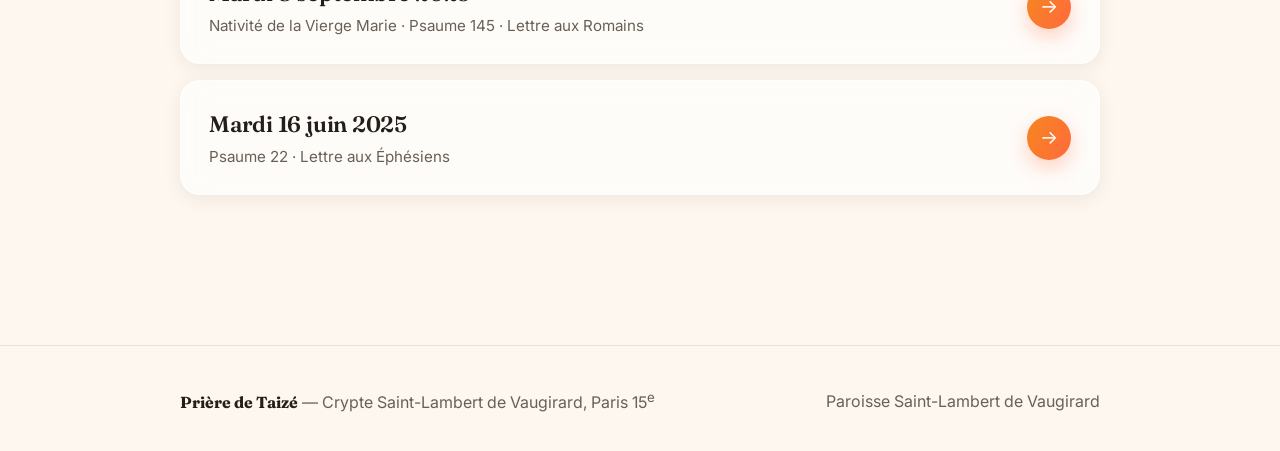
==== commit ed3614ad: "Ajout de l'année aux dates (liste + prières passées) Co-authored-by: Copilot <223556219+Copilot@user" ====
--- a/index.html
+++ b/index.html
@@ -63,16 +63,16 @@
       <h2>Prochaines dates</h2>
     </div>
     <ul class="dates">
-      <li data-reveal><span>Sept.</span>8 septembre</li>
-      <li data-reveal style="--d:60ms"><span>Oct.</span>13 octobre</li>
-      <li data-reveal style="--d:120ms"><span>Nov.</span>10 novembre</li>
-      <li data-reveal style="--d:180ms"><span>Déc.</span>8 décembre</li>
-      <li data-reveal style="--d:240ms"><span>Janv.</span>12 janvier</li>
-      <li data-reveal style="--d:300ms"><span>Fév.</span>9 février</li>
-      <li data-reveal><span>Mars</span>9 mars</li>
-      <li data-reveal style="--d:60ms"><span>Avril</span>13 avril</li>
-      <li data-reveal style="--d:120ms"><span>Mai</span>11 mai</li>
-      <li data-reveal style="--d:180ms"><span>Juin</span>8 juin</li>
+      <li data-reveal><span>Sept. 2025</span>8 septembre</li>
+      <li data-reveal style="--d:60ms"><span>Oct. 2025</span>13 octobre</li>
+      <li data-reveal style="--d:120ms"><span>Nov. 2025</span>10 novembre</li>
+      <li data-reveal style="--d:180ms"><span>Déc. 2025</span>8 décembre</li>
+      <li data-reveal style="--d:240ms"><span>Janv. 2026</span>12 janvier</li>
+      <li data-reveal style="--d:300ms"><span>Fév. 2026</span>9 février</li>
+      <li data-reveal><span>Mars 2026</span>9 mars</li>
+      <li data-reveal style="--d:60ms"><span>Avril 2026</span>13 avril</li>
+      <li data-reveal style="--d:120ms"><span>Mai 2026</span>11 mai</li>
+      <li data-reveal style="--d:180ms"><span>Juin 2026</span>8 juin</li>
     </ul>
   </section>
 
@@ -85,7 +85,7 @@
       <li data-reveal>
         <a class="item" href="prieres/2025-09-08.html">
           <span class="txt">
-            <strong>Mardi 8 septembre</strong>
+            <strong>Mardi 8 septembre 2025</strong>
             <span class="meta">Nativité de la Vierge Marie · Psaume 145 · Lettre aux Romains</span>
           </span>
           <span class="arrow" aria-hidden="true">→</span>
@@ -94,7 +94,7 @@
       <li data-reveal style="--d:90ms">
         <a class="item" href="prieres/2025-06-16.html">
           <span class="txt">
-            <strong>Mardi 16 juin</strong>
+            <strong>Mardi 16 juin 2025</strong>
             <span class="meta">Psaume 22 · Lettre aux Éphésiens</span>
           </span>
           <span class="arrow" aria-hidden="true">→</span>
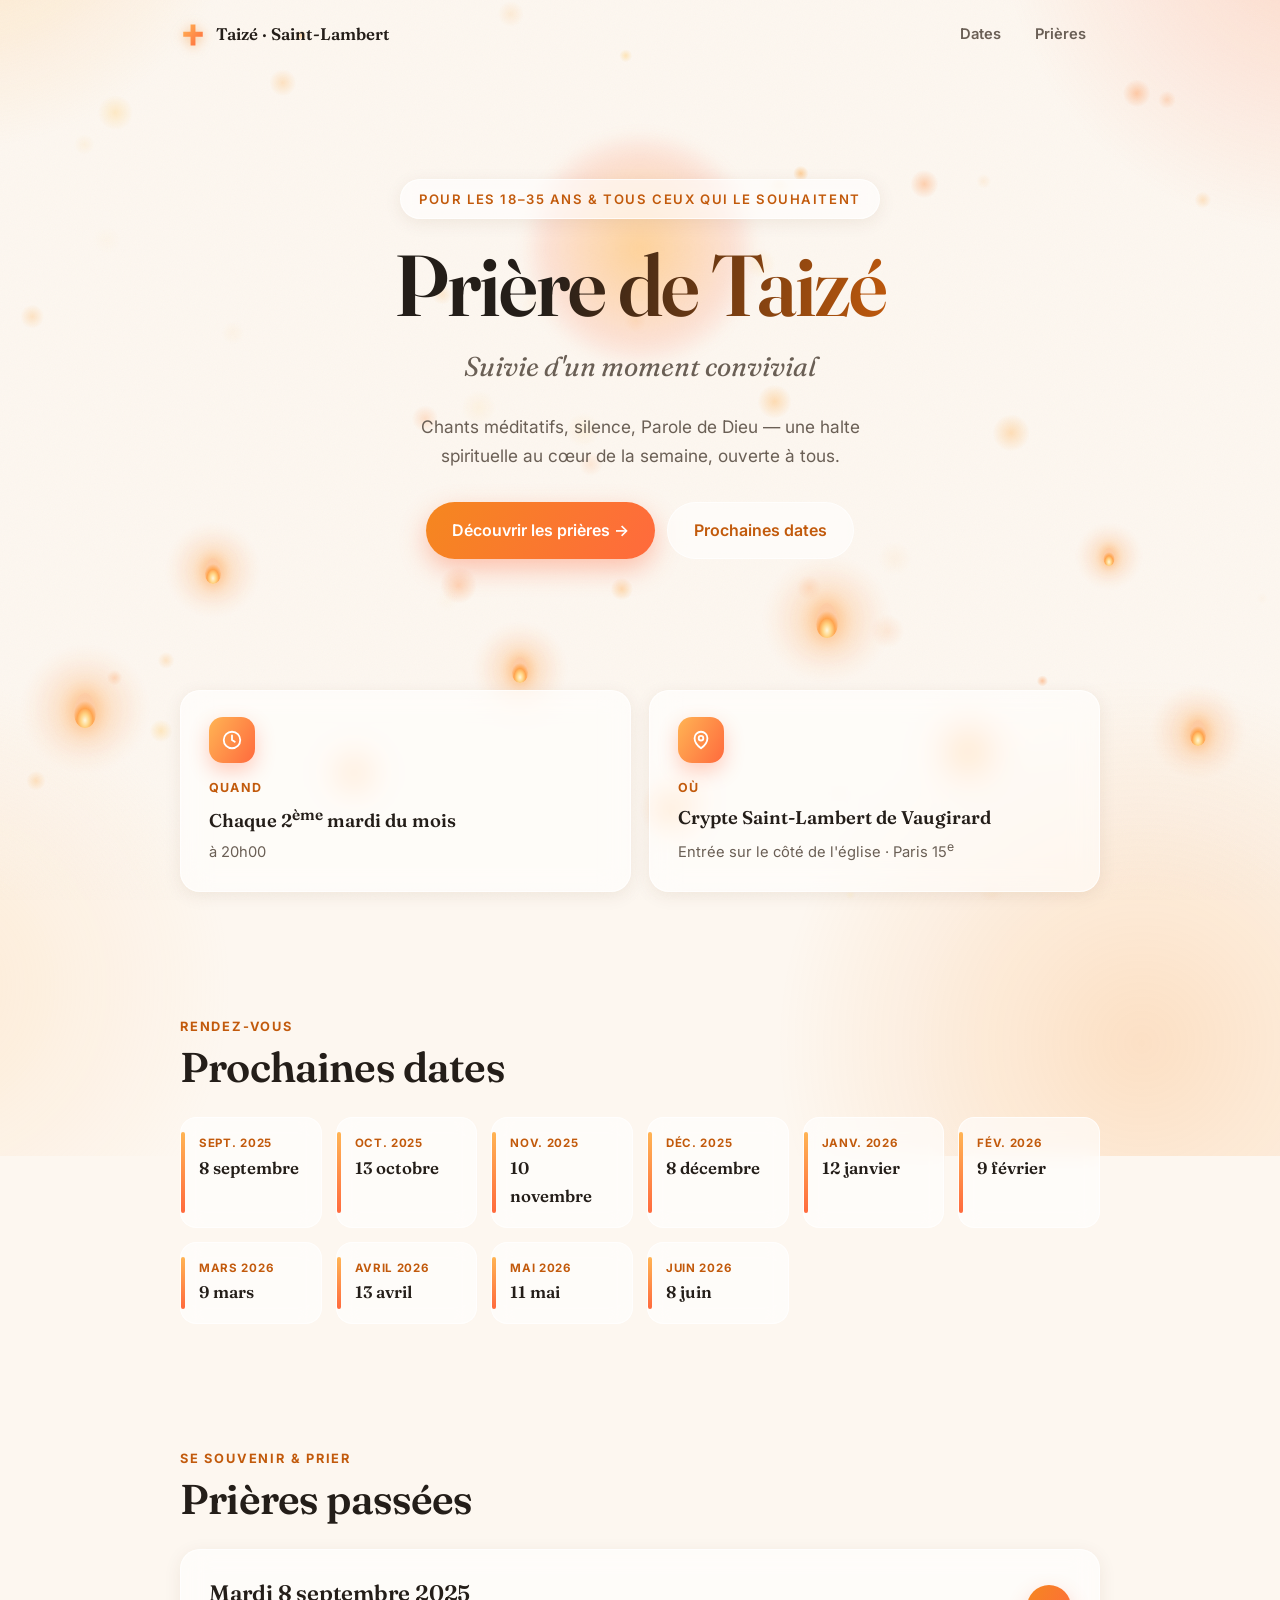
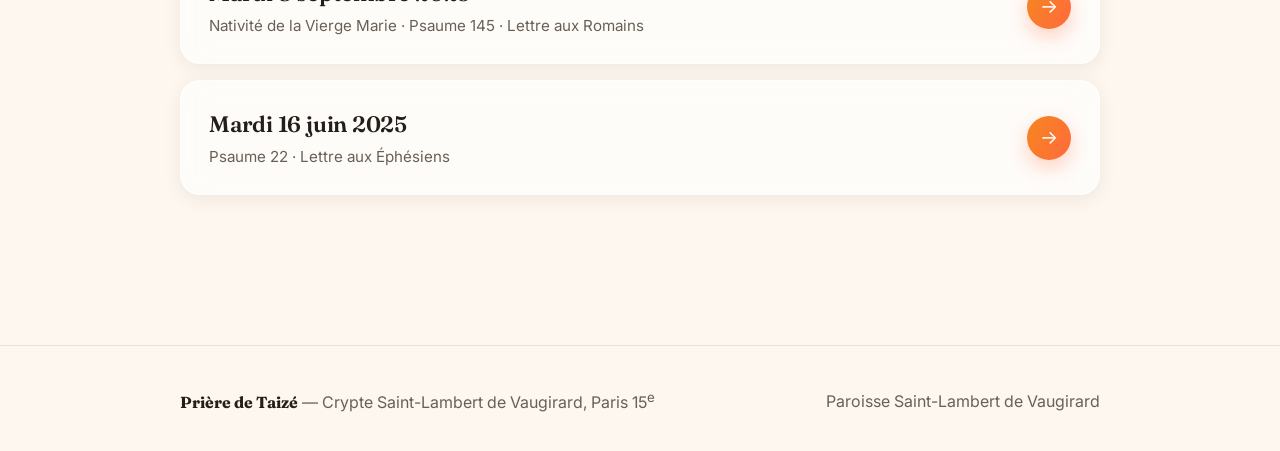
==== commit 8ce004a0: "Ajout bougies scintillantes + braises flottantes en arrière-plan (esprit Taizé) - Flammes de bougie " ====
--- a/index.html
+++ b/index.html
@@ -10,6 +10,19 @@
 <link rel="stylesheet" href="assets/style.css">
 </head>
 <body>
+<div class="fx" aria-hidden="true">
+  <canvas class="embers"></canvas>
+  <span class="candle lg" style="left:6%;  top:78%"></span>
+  <span class="candle"    style="left:16%; top:62%"></span>
+  <span class="candle sm" style="left:27%; top:84%"></span>
+  <span class="candle"    style="left:40%; top:73%"></span>
+  <span class="candle sm" style="left:52%; top:88%"></span>
+  <span class="candle lg" style="left:64%; top:68%"></span>
+  <span class="candle"    style="left:75%; top:82%"></span>
+  <span class="candle sm" style="left:86%; top:60%"></span>
+  <span class="candle"    style="left:93%; top:80%"></span>
+</div>
+
 
 <nav class="nav" data-reveal>
   <a class="brand" href="index.html">
--- a/assets/style.css
+++ b/assets/style.css
@@ -44,7 +44,7 @@
   content: "";
   position: fixed;
   inset: -20vmax;
-  z-index: -2;
+  z-index: -3;
   background:
     radial-gradient(38vmax 38vmax at 12% 8%, rgba(255, 180, 84, 0.30), transparent 60%),
     radial-gradient(42vmax 42vmax at 88% 12%, rgba(255, 106, 61, 0.22), transparent 60%),
@@ -57,9 +57,69 @@
   content: "";
   position: fixed;
   inset: 0;
+  z-index: -2;
+  pointer-events: none;
+  background-image: url("data:image/svg+xml,%3Csvg xmlns='http://www.w3.org/2000/svg' width='140' height='140'%3E%3Cfilter id='n'%3E%3CfeTurbulence type='fractalNoise' baseFrequency='0.85' numOctaves='2'/%3E%3C/filter%3E%3Crect width='100%25' height='100%25' filter='url(%23n)' opacity='0.035'/%3E%3C/svg%3E");
+}
+
+/* ---------- Candlelight background (Taizé) ---------- */
+.fx {
+  position: fixed;
+  inset: 0;
   z-index: -1;
   pointer-events: none;
-  background-image: url("data:image/svg+xml,%3Csvg xmlns='http://www.w3.org/2000/svg' width='140' height='140'%3E%3Cfilter id='n'%3E%3CfeTurbulence type='fractalNoise' baseFrequency='0.85' numOctaves='2'/%3E%3C/filter%3E%3Crect width='100%25' height='100%25' filter='url(%23n)' opacity='0.035'/%3E%3C/svg%3E");
+  overflow: hidden;
+}
+.fx .embers { position: absolute; inset: 0; width: 100%; height: 100%; }
+.candle {
+  position: absolute;
+  width: 16px;
+  height: 26px;
+  filter: blur(0.4px);
+  transform-origin: 50% 100%;
+  opacity: 0.9;
+}
+/* soft glow halo around each flame */
+.candle::before {
+  content: "";
+  position: absolute;
+  left: 50%; top: 46%;
+  width: 90px; height: 90px;
+  transform: translate(-50%, -50%);
+  border-radius: 50%;
+  background: radial-gradient(circle, rgba(255,190,110,0.42), rgba(255,140,60,0.14) 45%, transparent 68%);
+  filter: blur(6px);
+  animation: glow 3.6s ease-in-out infinite;
+}
+/* the flame teardrop */
+.candle::after {
+  content: "";
+  position: absolute;
+  left: 50%; bottom: 0;
+  width: 100%; height: 100%;
+  transform: translateX(-50%);
+  border-radius: 50% 50% 50% 50% / 62% 62% 40% 40%;
+  background:
+    radial-gradient(60% 55% at 50% 78%, #fff6d8 0%, #ffd27a 32%, #ff9b3d 62%, rgba(255,120,40,0.25) 100%);
+  box-shadow: 0 0 14px 3px rgba(255,150,60,0.55);
+  animation: flicker 2.4s ease-in-out infinite;
+  transform-origin: 50% 100%;
+}
+.candle.sm { transform: scale(0.7); }
+.candle.lg { transform: scale(1.35); }
+
+@keyframes flicker {
+  0%,100% { transform: translateX(-50%) scaleY(1) scaleX(1) rotate(-1deg); opacity: 0.95; }
+  20%     { transform: translateX(-51%) scaleY(1.08) scaleX(0.94) rotate(1.5deg); opacity: 1; }
+  40%     { transform: translateX(-49%) scaleY(0.92) scaleX(1.05) rotate(-1.5deg); opacity: 0.82; }
+  60%     { transform: translateX(-50.5%) scaleY(1.05) scaleX(0.97) rotate(1deg); opacity: 1; }
+  80%     { transform: translateX(-49.5%) scaleY(0.96) scaleX(1.03) rotate(-0.5deg); opacity: 0.88; }
+}
+@keyframes glow {
+  0%,100% { opacity: 0.55; transform: translate(-50%,-50%) scale(1); }
+  30%     { opacity: 0.9;  transform: translate(-50%,-50%) scale(1.12); }
+  55%     { opacity: 0.5;  transform: translate(-50%,-50%) scale(0.92); }
+  75%     { opacity: 0.85; transform: translate(-50%,-50%) scale(1.06); }
 }
 
 @keyframes drift {
@@ -418,8 +478,9 @@
 [data-reveal].in { opacity: 1; transform: none; }
 
 @media (prefers-reduced-motion: reduce) {
-  *, body::before { animation: none !important; transition: none !important; }
+  *, body::before, .candle::before, .candle::after { animation: none !important; transition: none !important; }
   [data-reveal] { opacity: 1; transform: none; }
+  .fx { display: none; }
 }
 
 @media (max-width: 640px) {
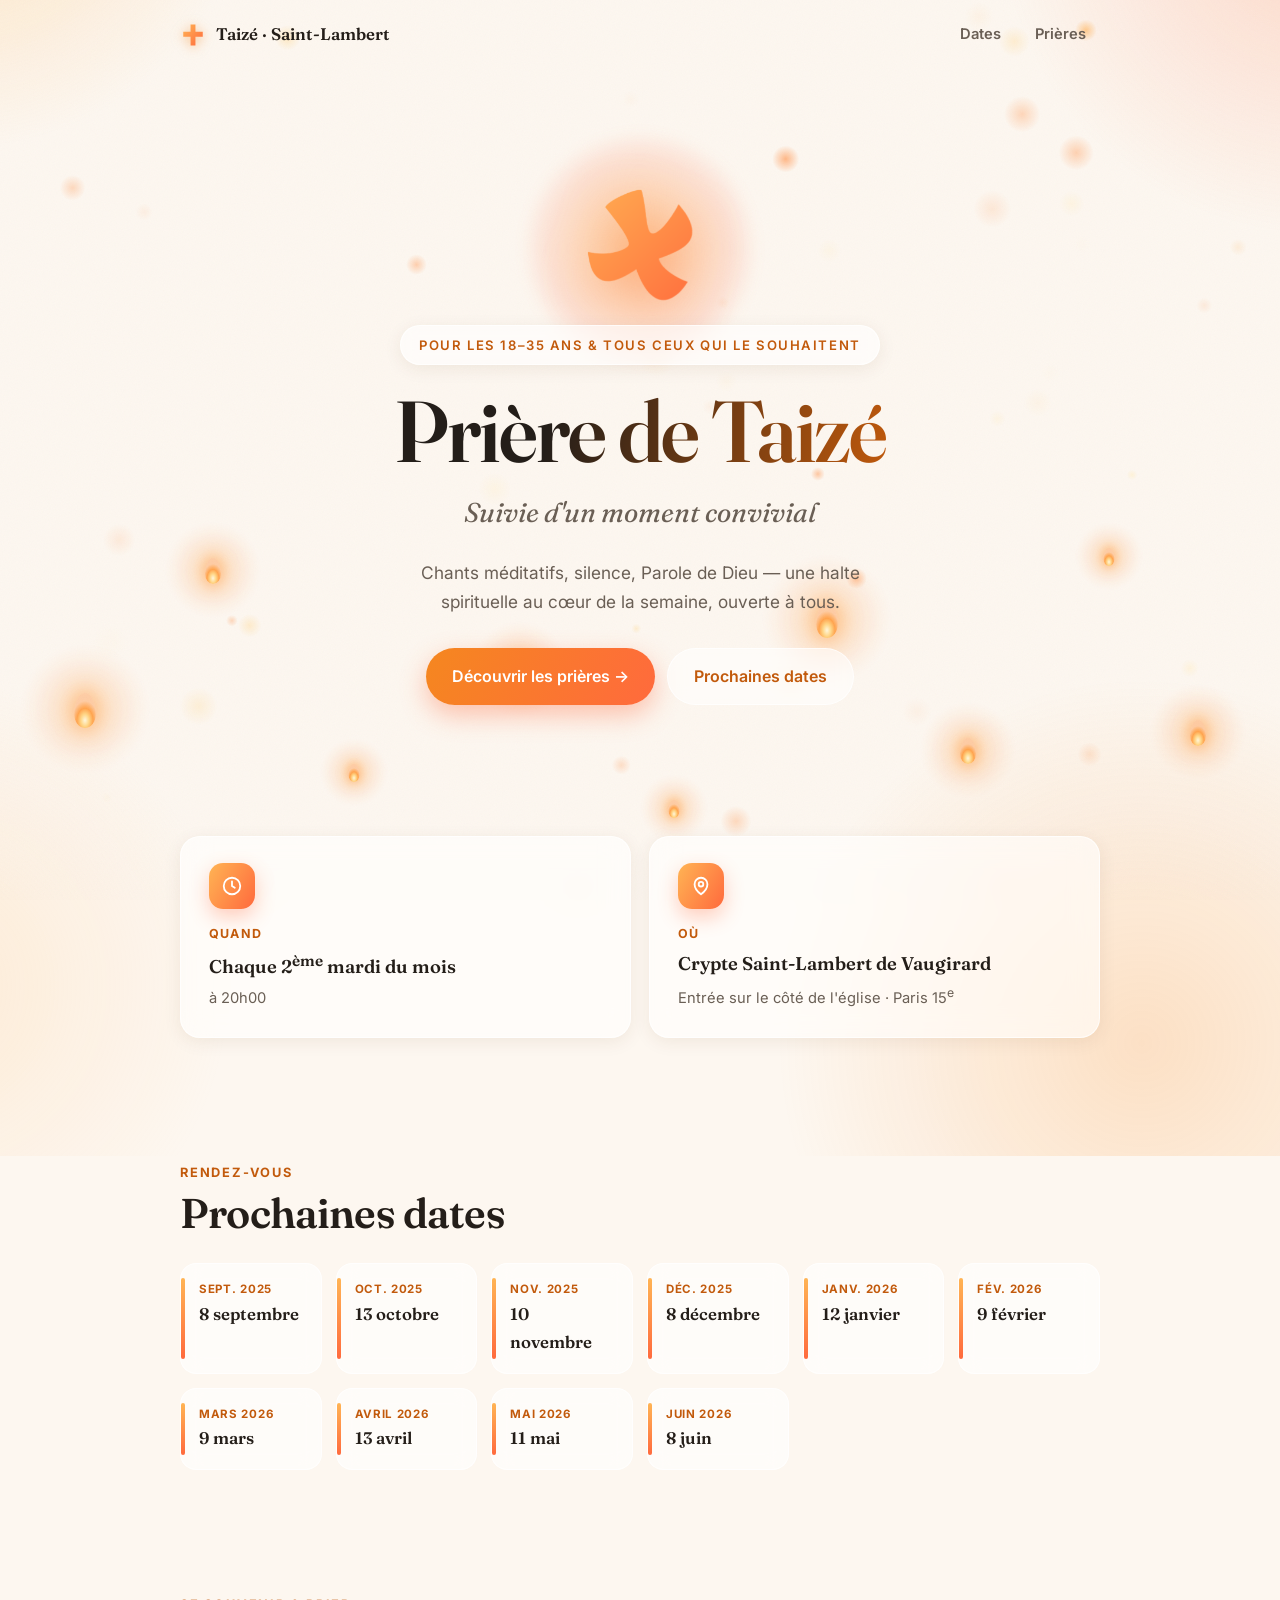
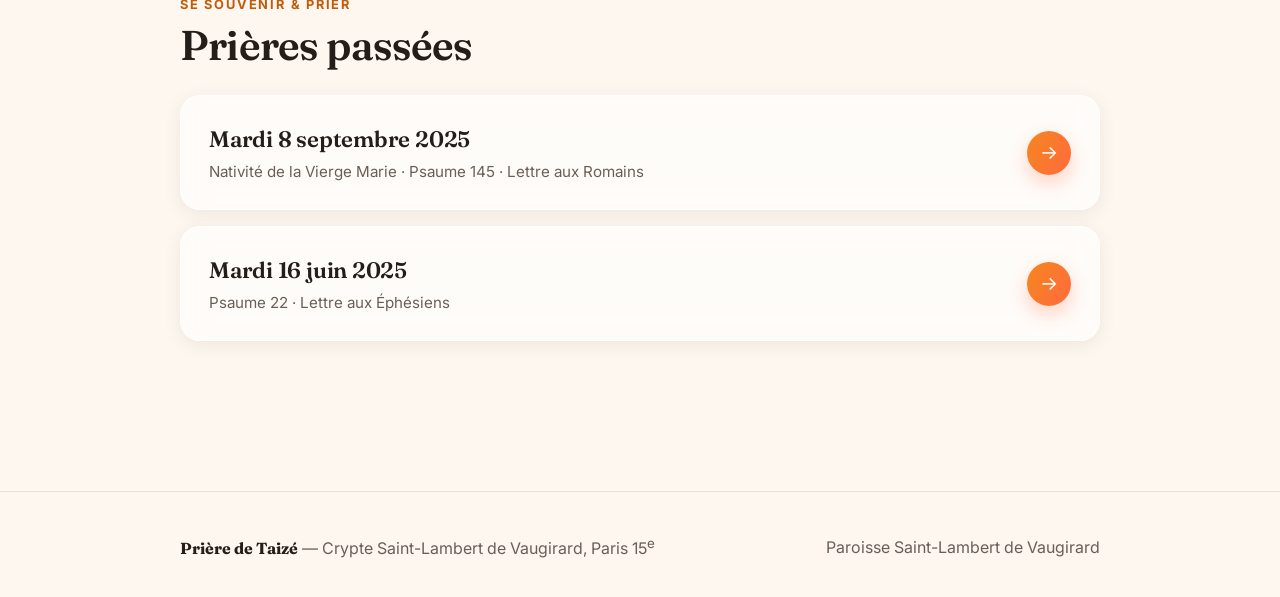
==== commit 9dfd3d86: "Ajout de la croix de Taizé en haut de la home (recolorée aux tons de la DA) - Croix recolorée avec d" ====
--- a/index.html
+++ b/index.html
@@ -38,11 +38,12 @@
 <header class="hero">
   <div class="halo" aria-hidden="true"></div>
   <div class="wrap">
-    <span class="eyebrow" data-reveal>Pour les 18–35 ans &amp; tous ceux qui le souhaitent</span>
-    <h1 data-reveal style="--d:80ms">Prière de Taizé</h1>
-    <p class="tagline" data-reveal style="--d:160ms">Suivie d'un moment convivial</p>
-    <p class="sub" data-reveal style="--d:240ms">Chants méditatifs, silence, Parole de Dieu&nbsp;— une halte spirituelle au cœur de la semaine, ouverte à tous.</p>
-    <div class="hero-cta" data-reveal style="--d:320ms">
+    <img class="hero-cross" src="assets/taize-cross.png" width="140" height="140" alt="Croix de Taizé" data-reveal>
+    <span class="eyebrow" data-reveal style="--d:60ms">Pour les 18–35 ans &amp; tous ceux qui le souhaitent</span>
+    <h1 data-reveal style="--d:140ms">Prière de Taizé</h1>
+    <p class="tagline" data-reveal style="--d:220ms">Suivie d'un moment convivial</p>
+    <p class="sub" data-reveal style="--d:300ms">Chants méditatifs, silence, Parole de Dieu&nbsp;— une halte spirituelle au cœur de la semaine, ouverte à tous.</p>
+    <div class="hero-cta" data-reveal style="--d:380ms">
       <a class="btn btn-primary" href="#prieres">Découvrir les prières →</a>
       <a class="btn btn-ghost" href="#dates">Prochaines dates</a>
     </div>
--- a/assets/style.css
+++ b/assets/style.css
@@ -220,6 +220,21 @@
   margin-top: 32px;
 }
 
+/* Taizé cross at top of hero */
+.hero-cross {
+  display: block;
+  width: clamp(78px, 13vw, 132px);
+  height: auto;
+  margin: 0 auto 14px;
+  filter: drop-shadow(0 12px 26px rgba(255, 106, 61, 0.42));
+  animation: floaty 6s ease-in-out infinite;
+  will-change: transform;
+}
+@keyframes floaty {
+  0%, 100% { transform: translateY(0) rotate(-2deg); }
+  50%      { transform: translateY(-10px) rotate(2deg); }
+}
+
 /* Animated flame / halo behind hero */
 .halo {
   position: absolute;
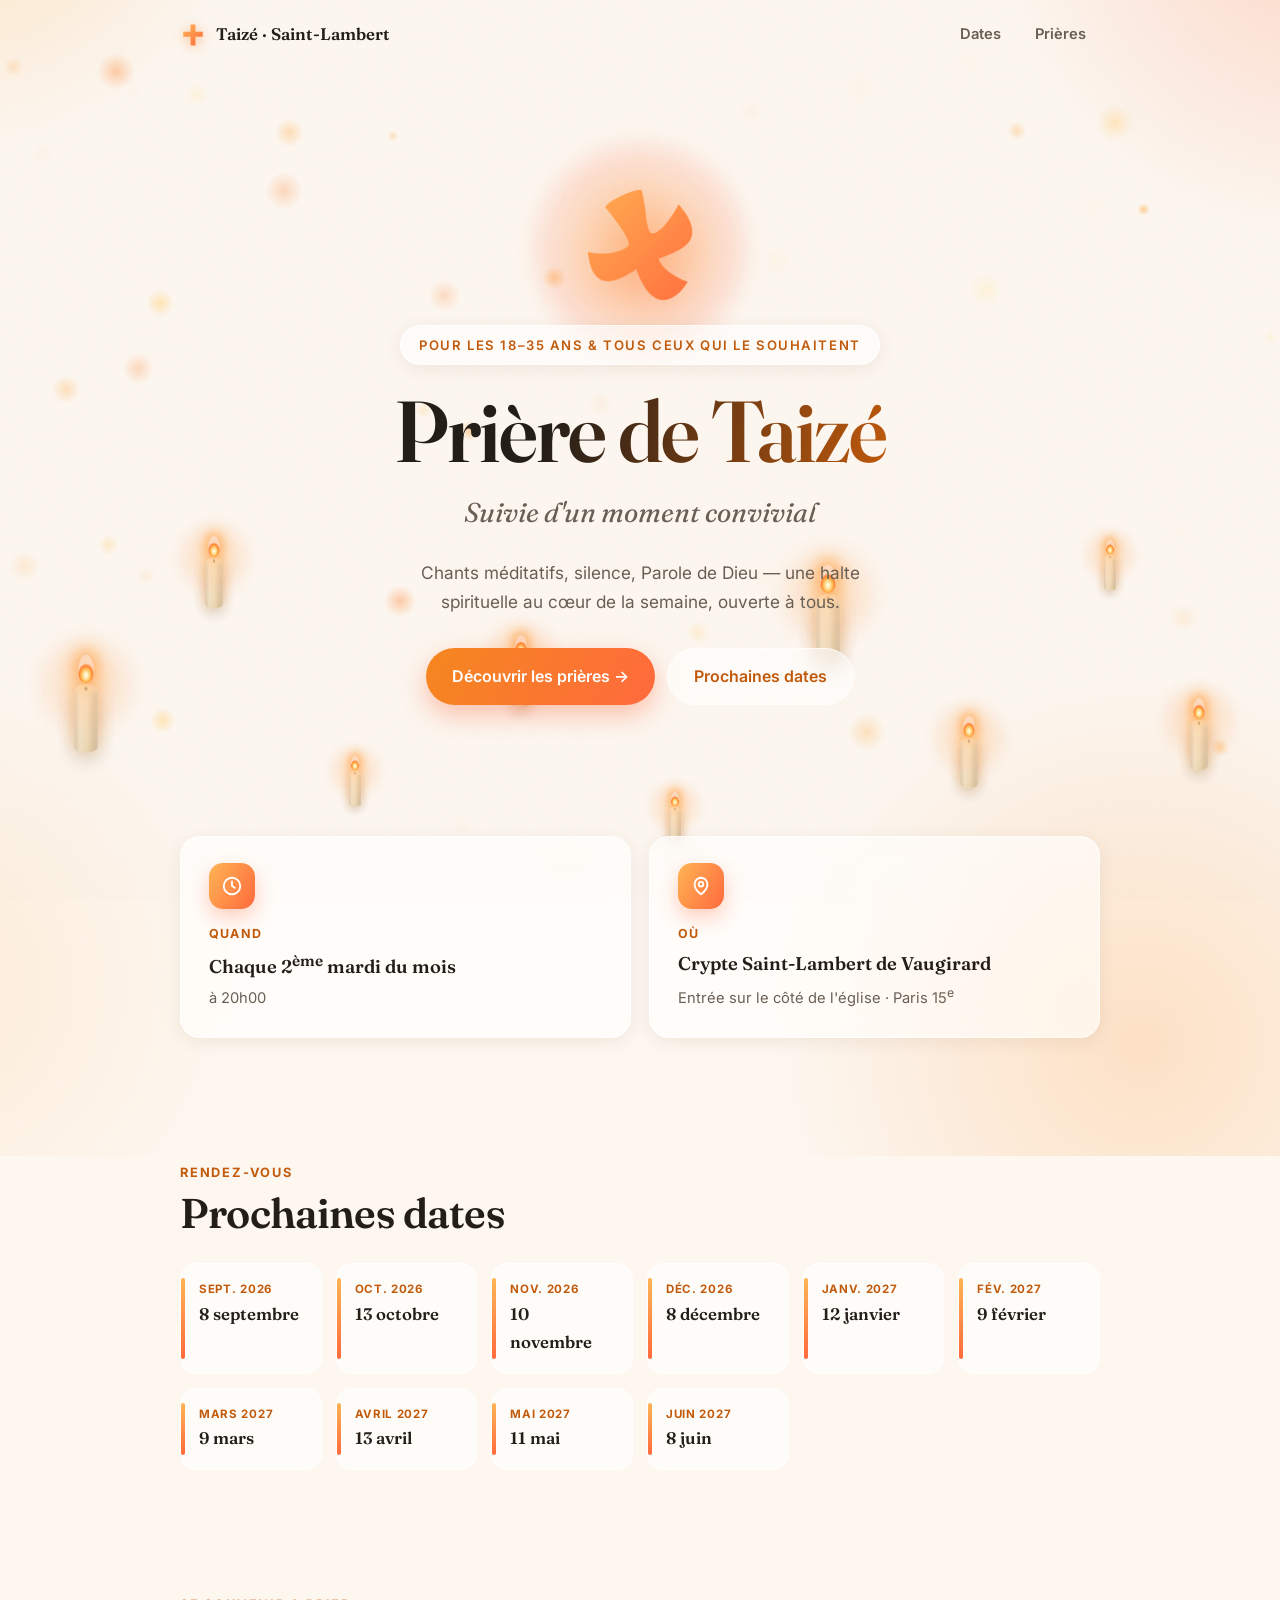
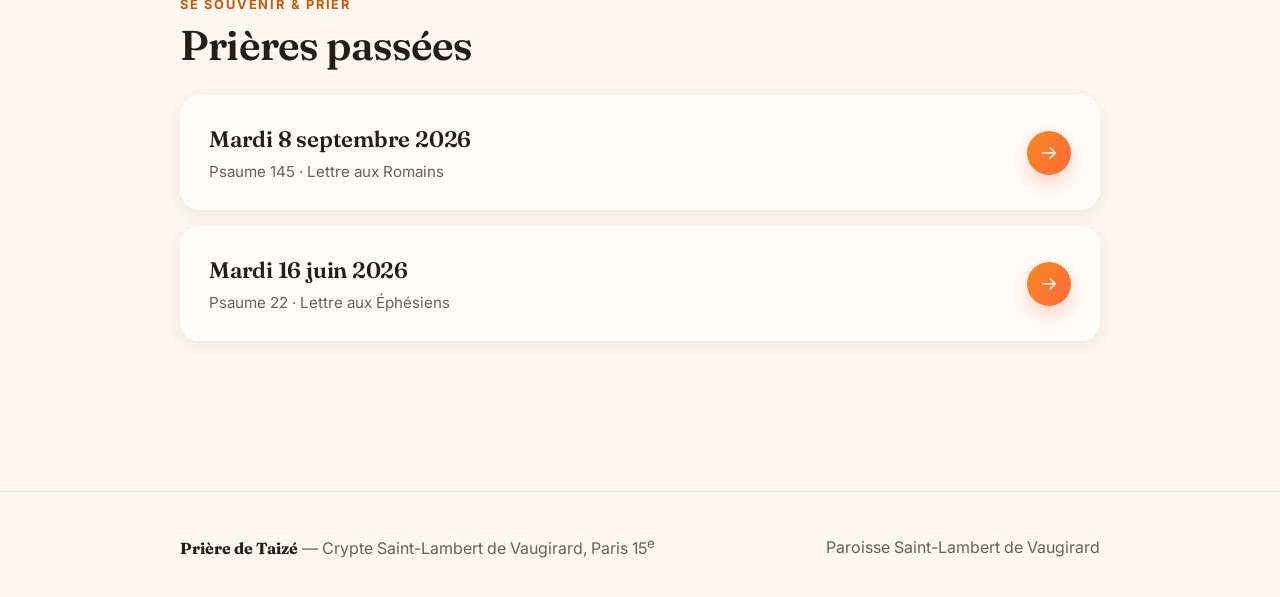
==== commit 79d390f2: "Corrige les années des dates (2026/2027) et neutralise le titre liturgique pour l'œcuménisme Co-auth" ====
--- a/index.html
+++ b/index.html
@@ -77,16 +77,16 @@
       <h2>Prochaines dates</h2>
     </div>
     <ul class="dates">
-      <li data-reveal><span>Sept. 2025</span>8 septembre</li>
-      <li data-reveal style="--d:60ms"><span>Oct. 2025</span>13 octobre</li>
-      <li data-reveal style="--d:120ms"><span>Nov. 2025</span>10 novembre</li>
-      <li data-reveal style="--d:180ms"><span>Déc. 2025</span>8 décembre</li>
-      <li data-reveal style="--d:240ms"><span>Janv. 2026</span>12 janvier</li>
-      <li data-reveal style="--d:300ms"><span>Fév. 2026</span>9 février</li>
-      <li data-reveal><span>Mars 2026</span>9 mars</li>
-      <li data-reveal style="--d:60ms"><span>Avril 2026</span>13 avril</li>
-      <li data-reveal style="--d:120ms"><span>Mai 2026</span>11 mai</li>
-      <li data-reveal style="--d:180ms"><span>Juin 2026</span>8 juin</li>
+      <li data-reveal><span>Sept. 2026</span>8 septembre</li>
+      <li data-reveal style="--d:60ms"><span>Oct. 2026</span>13 octobre</li>
+      <li data-reveal style="--d:120ms"><span>Nov. 2026</span>10 novembre</li>
+      <li data-reveal style="--d:180ms"><span>Déc. 2026</span>8 décembre</li>
+      <li data-reveal style="--d:240ms"><span>Janv. 2027</span>12 janvier</li>
+      <li data-reveal style="--d:300ms"><span>Fév. 2027</span>9 février</li>
+      <li data-reveal><span>Mars 2027</span>9 mars</li>
+      <li data-reveal style="--d:60ms"><span>Avril 2027</span>13 avril</li>
+      <li data-reveal style="--d:120ms"><span>Mai 2027</span>11 mai</li>
+      <li data-reveal style="--d:180ms"><span>Juin 2027</span>8 juin</li>
     </ul>
   </section>
 
@@ -97,18 +97,18 @@
     </div>
     <ul class="prayer-list">
       <li data-reveal>
-        <a class="item" href="prieres/2025-09-08.html">
+        <a class="item" href="prieres/2026-09-08.html">
           <span class="txt">
-            <strong>Mardi 8 septembre 2025</strong>
-            <span class="meta">Nativité de la Vierge Marie · Psaume 145 · Lettre aux Romains</span>
+            <strong>Mardi 8 septembre 2026</strong>
+            <span class="meta">Psaume 145 · Lettre aux Romains</span>
           </span>
           <span class="arrow" aria-hidden="true">→</span>
         </a>
       </li>
       <li data-reveal style="--d:90ms">
-        <a class="item" href="prieres/2025-06-16.html">
+        <a class="item" href="prieres/2026-06-16.html">
           <span class="txt">
-            <strong>Mardi 16 juin 2025</strong>
+            <strong>Mardi 16 juin 2026</strong>
             <span class="meta">Psaume 22 · Lettre aux Éphésiens</span>
           </span>
           <span class="arrow" aria-hidden="true">→</span>
--- a/assets/style.css
+++ b/assets/style.css
@@ -73,53 +73,62 @@
 .fx .embers { position: absolute; inset: 0; width: 100%; height: 100%; }
 .candle {
   position: absolute;
-  width: 16px;
-  height: 26px;
-  filter: blur(0.4px);
+  width: 18px;
+  height: 50px;
   transform-origin: 50% 100%;
-  opacity: 0.9;
-}
-/* soft glow halo around each flame */
+  border-radius: 7px 7px 5px 5px;
+  opacity: 0.96;
+  background:
+    radial-gradient(2px 3px at 50% 3px, #4a3b2f 0%, rgba(74,59,47,0) 75%),
+    radial-gradient(70% 9px at 50% 2px, rgba(255,244,214,0.95), rgba(255,228,182,0) 72%),
+    linear-gradient(90deg, rgba(150,110,70,0.28) 0%, rgba(255,255,255,0.18) 24%, rgba(255,255,255,0) 54%, rgba(140,100,60,0.32) 100%),
+    linear-gradient(180deg, #fbf1dc 0%, #f3e2c4 55%, #e9d3ad 100%);
+  box-shadow:
+    inset 0 3px 4px rgba(255,255,255,0.55),
+    0 6px 14px rgba(90,55,15,0.20),
+    0 -3px 12px rgba(255,170,80,0.55);
+}
+/* soft glow halo around the flame */
 .candle::before {
   content: "";
   position: absolute;
-  left: 50%; top: 46%;
-  width: 90px; height: 90px;
-  transform: translate(-50%, -50%);
+  left: 50%; top: -42px;
+  width: 84px; height: 84px;
+  transform: translateX(-50%);
   border-radius: 50%;
   background: radial-gradient(circle, rgba(255,190,110,0.42), rgba(255,140,60,0.14) 45%, transparent 68%);
   filter: blur(6px);
   animation: glow 3.6s ease-in-out infinite;
 }
-/* the flame teardrop */
+/* the flame teardrop sitting on the wick */
 .candle::after {
   content: "";
   position: absolute;
-  left: 50%; bottom: 0;
-  width: 100%; height: 100%;
+  left: 50%; top: -22px;
+  width: 12px; height: 21px;
   transform: translateX(-50%);
-  border-radius: 50% 50% 50% 50% / 62% 62% 40% 40%;
+  border-radius: 50% 50% 50% 50% / 60% 60% 42% 42%;
   background:
-    radial-gradient(60% 55% at 50% 78%, #fff6d8 0%, #ffd27a 32%, #ff9b3d 62%, rgba(255,120,40,0.25) 100%);
-  box-shadow: 0 0 14px 3px rgba(255,150,60,0.55);
+    radial-gradient(52% 42% at 50% 72%, #fffef4 0%, #ffe9a8 26%, #ffb64d 55%, #ff7e2e 80%, rgba(255,110,40,0.12) 100%);
+  box-shadow: 0 0 12px 3px rgba(255,150,60,0.6), 0 -3px 12px 2px rgba(255,180,80,0.45);
+  transform-origin: 50% 100%;
   animation: flicker 2.4s ease-in-out infinite;
-  transform-origin: 50% 100%;
 }
 .candle.sm { transform: scale(0.7); }
 .candle.lg { transform: scale(1.35); }
 
 @keyframes flicker {
-  0%,100% { transform: translateX(-50%) scaleY(1) scaleX(1) rotate(-1deg); opacity: 0.95; }
-  20%     { transform: translateX(-51%) scaleY(1.08) scaleX(0.94) rotate(1.5deg); opacity: 1; }
-  40%     { transform: translateX(-49%) scaleY(0.92) scaleX(1.05) rotate(-1.5deg); opacity: 0.82; }
-  60%     { transform: translateX(-50.5%) scaleY(1.05) scaleX(0.97) rotate(1deg); opacity: 1; }
-  80%     { transform: translateX(-49.5%) scaleY(0.96) scaleX(1.03) rotate(-0.5deg); opacity: 0.88; }
+  0%,100% { transform: translateX(-50%) scaleY(1) scaleX(1) rotate(-1deg); opacity: 0.96; }
+  20%     { transform: translateX(-51%) scaleY(1.09) scaleX(0.92) rotate(1.5deg); opacity: 1; }
+  40%     { transform: translateX(-49%) scaleY(0.9) scaleX(1.06) rotate(-1.5deg); opacity: 0.82; }
+  60%     { transform: translateX(-50.5%) scaleY(1.06) scaleX(0.96) rotate(1deg); opacity: 1; }
+  80%     { transform: translateX(-49.5%) scaleY(0.95) scaleX(1.03) rotate(-0.5deg); opacity: 0.88; }
 }
 @keyframes glow {
-  0%,100% { opacity: 0.55; transform: translate(-50%,-50%) scale(1); }
-  30%     { opacity: 0.9;  transform: translate(-50%,-50%) scale(1.12); }
-  55%     { opacity: 0.5;  transform: translate(-50%,-50%) scale(0.92); }
-  75%     { opacity: 0.85; transform: translate(-50%,-50%) scale(1.06); }
+  0%,100% { opacity: 0.55; transform: translateX(-50%) scale(1); }
+  30%     { opacity: 0.9;  transform: translateX(-50%) scale(1.12); }
+  55%     { opacity: 0.5;  transform: translateX(-50%) scale(0.92); }
+  75%     { opacity: 0.85; transform: translateX(-50%) scale(1.06); }
 }
 
 @keyframes drift {
@@ -456,6 +465,28 @@
   background: linear-gradient(120deg, var(--orange), var(--orange-2));
   color: #fff; border-radius: 8px; padding: 2px 10px; font-size: .82rem; font-weight: 700;
 }
+.chant-act {
+  display: inline-grid; place-items: center;
+  width: 26px; height: 26px; margin-left: 4px;
+  border-radius: 8px;
+  font-size: .82rem; line-height: 1;
+  text-decoration: none;
+  color: var(--orange-dark);
+  background: rgba(255,255,255,0.65);
+  border: 1px solid var(--glass-brd);
+  transition: transform .2s var(--ease), box-shadow .2s var(--ease), background .2s var(--ease);
+}
+.chant-act:hover { transform: translateY(-2px); background: #fff; box-shadow: var(--shadow-sm); text-decoration: none; }
+.chant-act:first-of-type { margin-left: 10px; }
+.chant-hint {
+  display: flex; align-items: center; gap: 10px; flex-wrap: wrap;
+  font-size: .92rem; color: var(--ink-soft);
+  padding: 14px 18px; margin-bottom: 20px;
+  border-radius: 14px;
+  background: rgba(255,255,255,0.5);
+  border: 1px solid var(--glass-brd);
+}
+.chant-hint .k { font-weight: 700; color: var(--orange-dark); }
 .verse { white-space: pre-line; color: var(--ink-soft); margin: 0; }
 .verse.psalm { font-style: italic; }
 .ref { color: var(--orange-dark); font-weight: 600; font-size: .95rem; margin: 0 0 10px; }
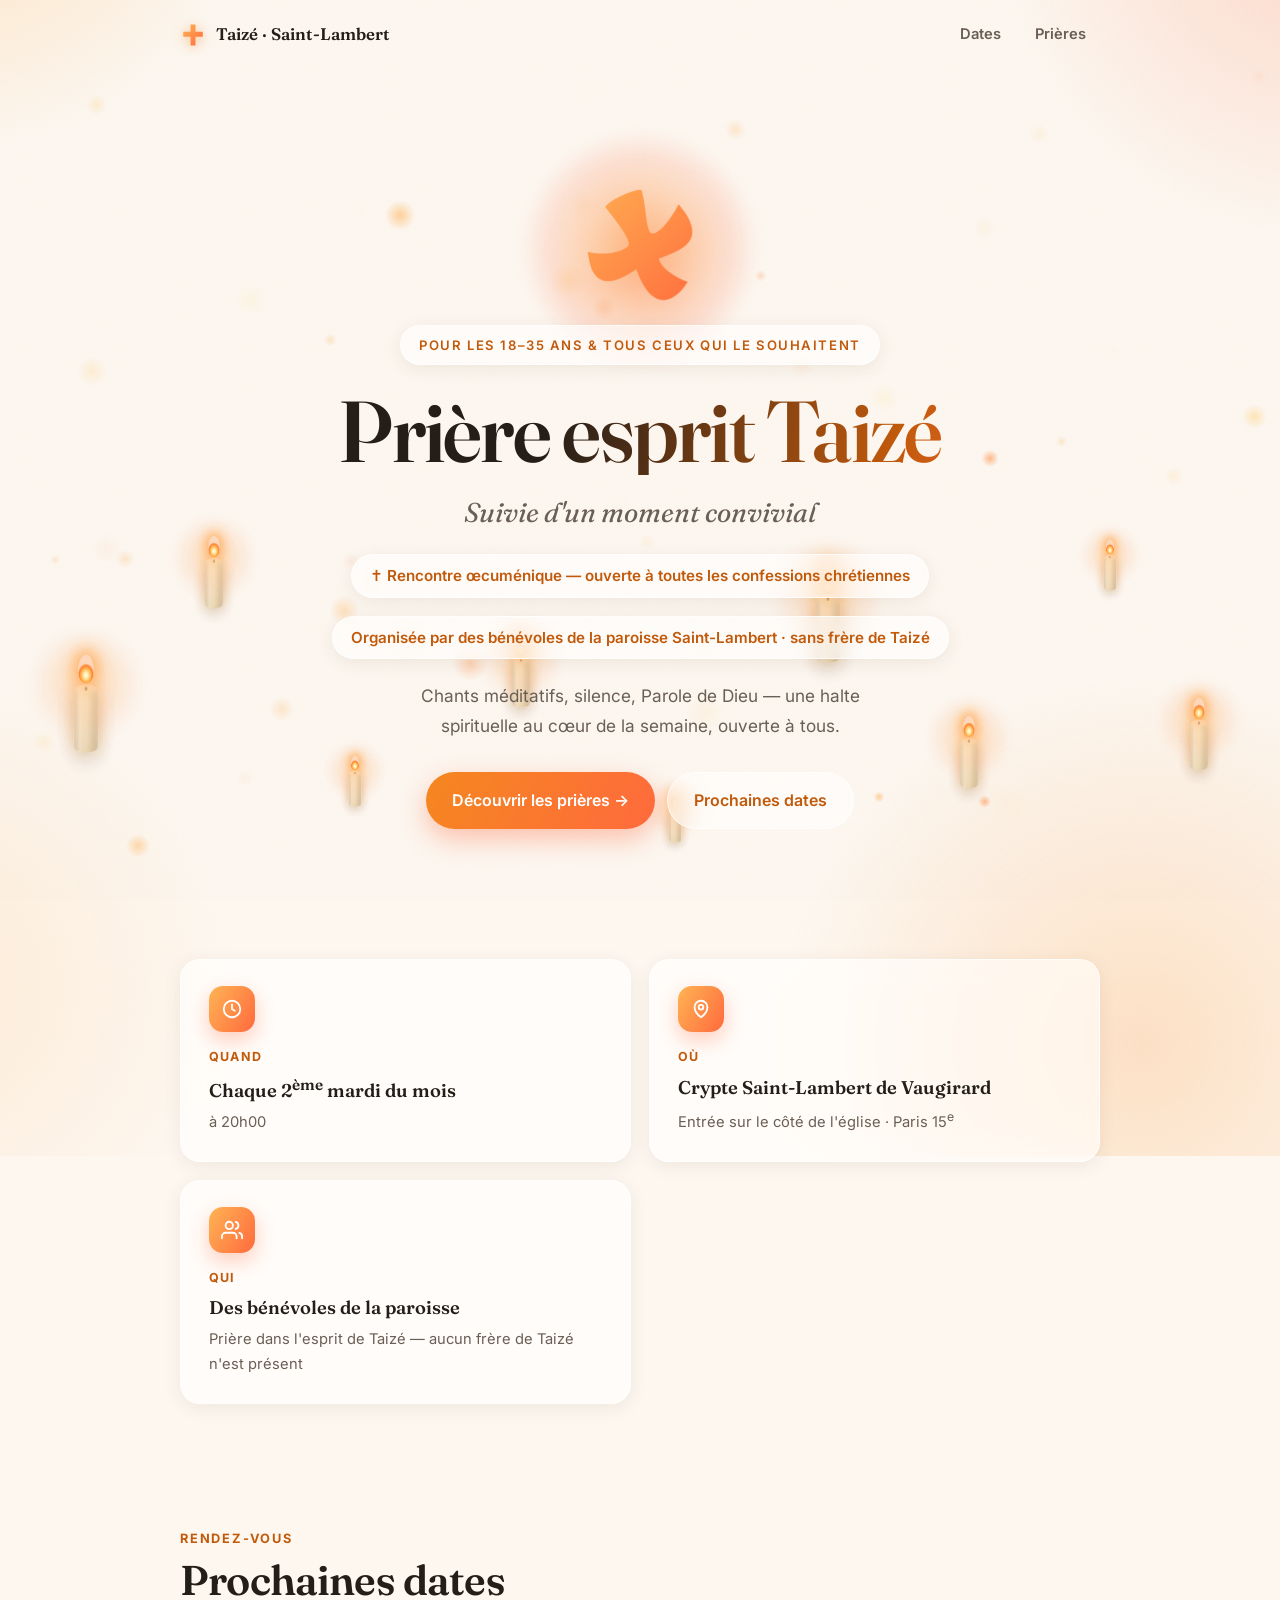
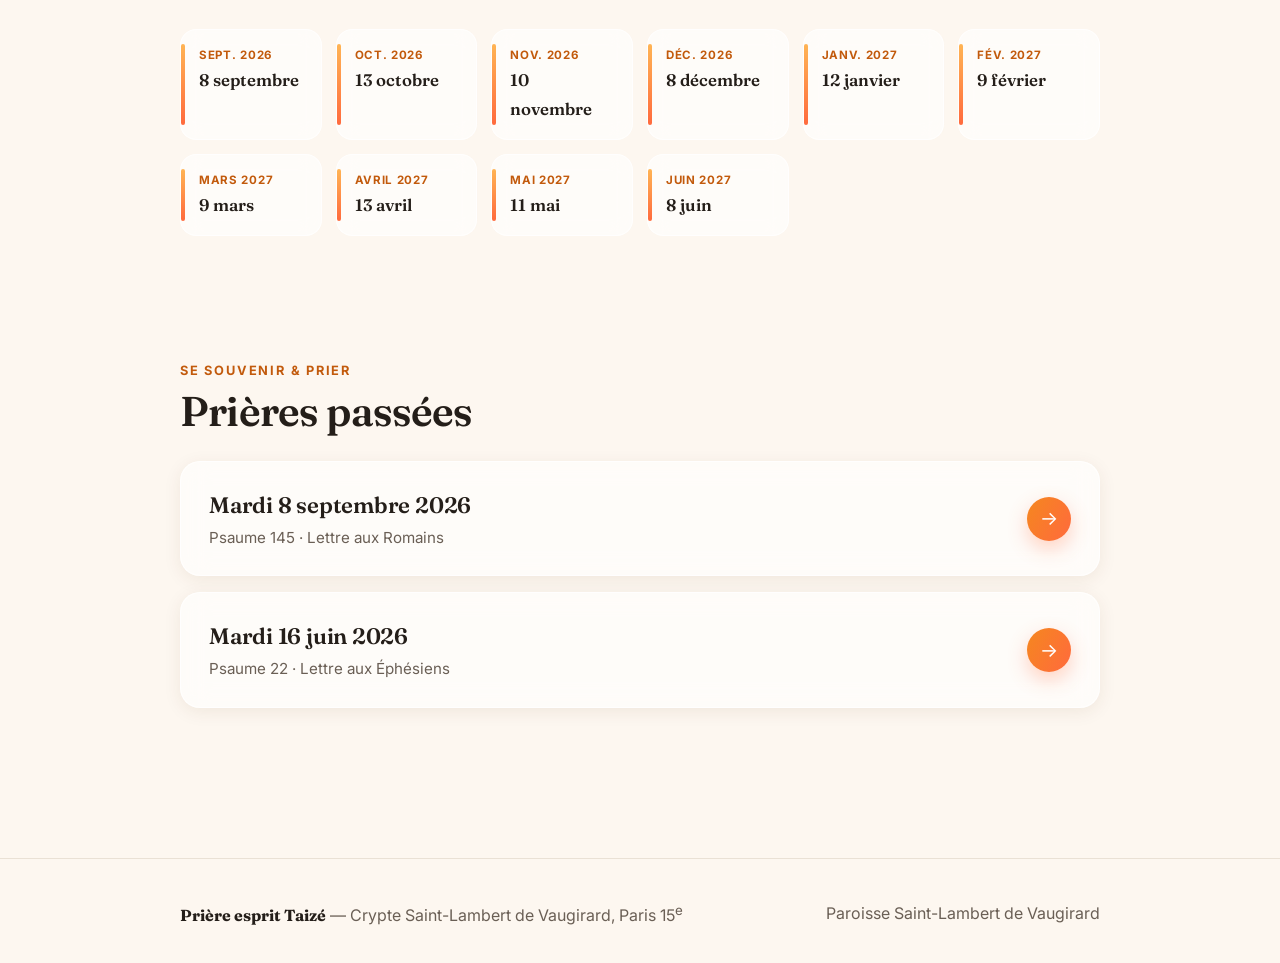
==== commit a0ae768e: "Renommer en "Prière esprit Taizé" et préciser organisation bénévole - Titres, H1, footers et métadon" ====
--- a/index.html
+++ b/index.html
@@ -3,8 +3,8 @@
 <head>
 <meta charset="UTF-8">
 <meta name="viewport" content="width=device-width, initial-scale=1.0">
-<title>Prière de Taizé – Saint-Lambert de Vaugirard</title>
-<meta name="description" content="Prière de Taizé à la Crypte Saint-Lambert de Vaugirard, chaque 2ème mardi du mois à 20h. Chants méditatifs, silence, Parole de Dieu — une halte spirituelle ouverte à tous.">
+<title>Prière esprit Taizé – Saint-Lambert de Vaugirard</title>
+<meta name="description" content="Prière dans l'esprit de Taizé à la Crypte Saint-Lambert de Vaugirard, chaque 2ème mardi du mois à 20h. Organisée par des bénévoles de la paroisse Saint-Lambert (sans frère de Taizé). Rencontre œcuménique, ouverte à tous : chants méditatifs, silence, Parole de Dieu.">
 <meta name="theme-color" content="#F5871F">
 <link rel="icon" href="data:image/svg+xml,%3Csvg xmlns='http://www.w3.org/2000/svg' viewBox='0 0 32 32'%3E%3Cpath fill='%23F5871F' d='M13 3h6v9h9v6h-9v11h-6V18H4v-6h9z'/%3E%3C/svg%3E">
 <link rel="stylesheet" href="assets/style.css">
@@ -40,8 +40,10 @@
   <div class="wrap">
     <img class="hero-cross" src="assets/taize-cross.png" width="140" height="140" alt="Croix de Taizé" data-reveal>
     <span class="eyebrow" data-reveal style="--d:60ms">Pour les 18–35 ans &amp; tous ceux qui le souhaitent</span>
-    <h1 data-reveal style="--d:140ms">Prière de Taizé</h1>
+    <h1 data-reveal style="--d:140ms">Prière esprit Taizé</h1>
     <p class="tagline" data-reveal style="--d:220ms">Suivie d'un moment convivial</p>
+    <p class="ecumenical" data-reveal style="--d:260ms">✝ Rencontre œcuménique — ouverte à toutes les confessions chrétiennes</p>
+    <p class="ecumenical" data-reveal style="--d:280ms">Organisée par des bénévoles de la paroisse Saint-Lambert · sans frère de Taizé</p>
     <p class="sub" data-reveal style="--d:300ms">Chants méditatifs, silence, Parole de Dieu&nbsp;— une halte spirituelle au cœur de la semaine, ouverte à tous.</p>
     <div class="hero-cta" data-reveal style="--d:380ms">
       <a class="btn btn-primary" href="#prieres">Découvrir les prières →</a>
@@ -67,6 +69,13 @@
         </div>
         <h3>Où</h3>
         <p>Crypte Saint-Lambert de Vaugirard<small>Entrée sur le côté de l'église · Paris 15<sup>e</sup></small></p>
+      </div>
+      <div class="card glass" data-reveal style="--d:180ms">
+        <div class="ic" aria-hidden="true">
+          <svg width="22" height="22" viewBox="0 0 24 24" fill="none" stroke="currentColor" stroke-width="2" stroke-linecap="round" stroke-linejoin="round"><path d="M17 21v-2a4 4 0 0 0-4-4H5a4 4 0 0 0-4 4v2"/><circle cx="9" cy="7" r="4"/><path d="M23 21v-2a4 4 0 0 0-3-3.87"/><path d="M16 3.13a4 4 0 0 1 0 7.75"/></svg>
+        </div>
+        <h3>Qui</h3>
+        <p>Des bénévoles de la paroisse<small>Prière dans l'esprit de Taizé — aucun frère de Taizé n'est présent</small></p>
       </div>
     </div>
   </section>
@@ -121,7 +130,7 @@
 
 <footer class="site-footer">
   <div class="wrap">
-    <span><strong>Prière de Taizé</strong> — Crypte Saint-Lambert de Vaugirard, Paris 15<sup>e</sup></span>
+    <span><strong>Prière esprit Taizé</strong> — Crypte Saint-Lambert de Vaugirard, Paris 15<sup>e</sup></span>
     <span>Paroisse Saint-Lambert de Vaugirard</span>
   </div>
 </footer>
--- a/assets/style.css
+++ b/assets/style.css
@@ -1,5 +1,5 @@
 /* =========================================================
-   Prière de Taizé — Saint-Lambert de Vaugirard
+   Prière esprit Taizé — Saint-Lambert de Vaugirard
    Design 2026 : warm glassmorphism, mesh gradients, motion
    ========================================================= */
 
@@ -221,6 +221,19 @@
   color: var(--ink-soft);
   font-size: 1.08rem;
 }
+.hero .ecumenical {
+  display: inline-block;
+  margin: 18px auto 0;
+  padding: 8px 18px;
+  border-radius: 999px;
+  background: rgba(255,255,255,0.6);
+  border: 1px solid var(--glass-brd);
+  backdrop-filter: blur(8px);
+  box-shadow: var(--shadow-sm);
+  font-weight: 600;
+  font-size: .95rem;
+  color: var(--orange-dark);
+}
 .hero-cta {
   display: inline-flex;
   gap: 12px;
